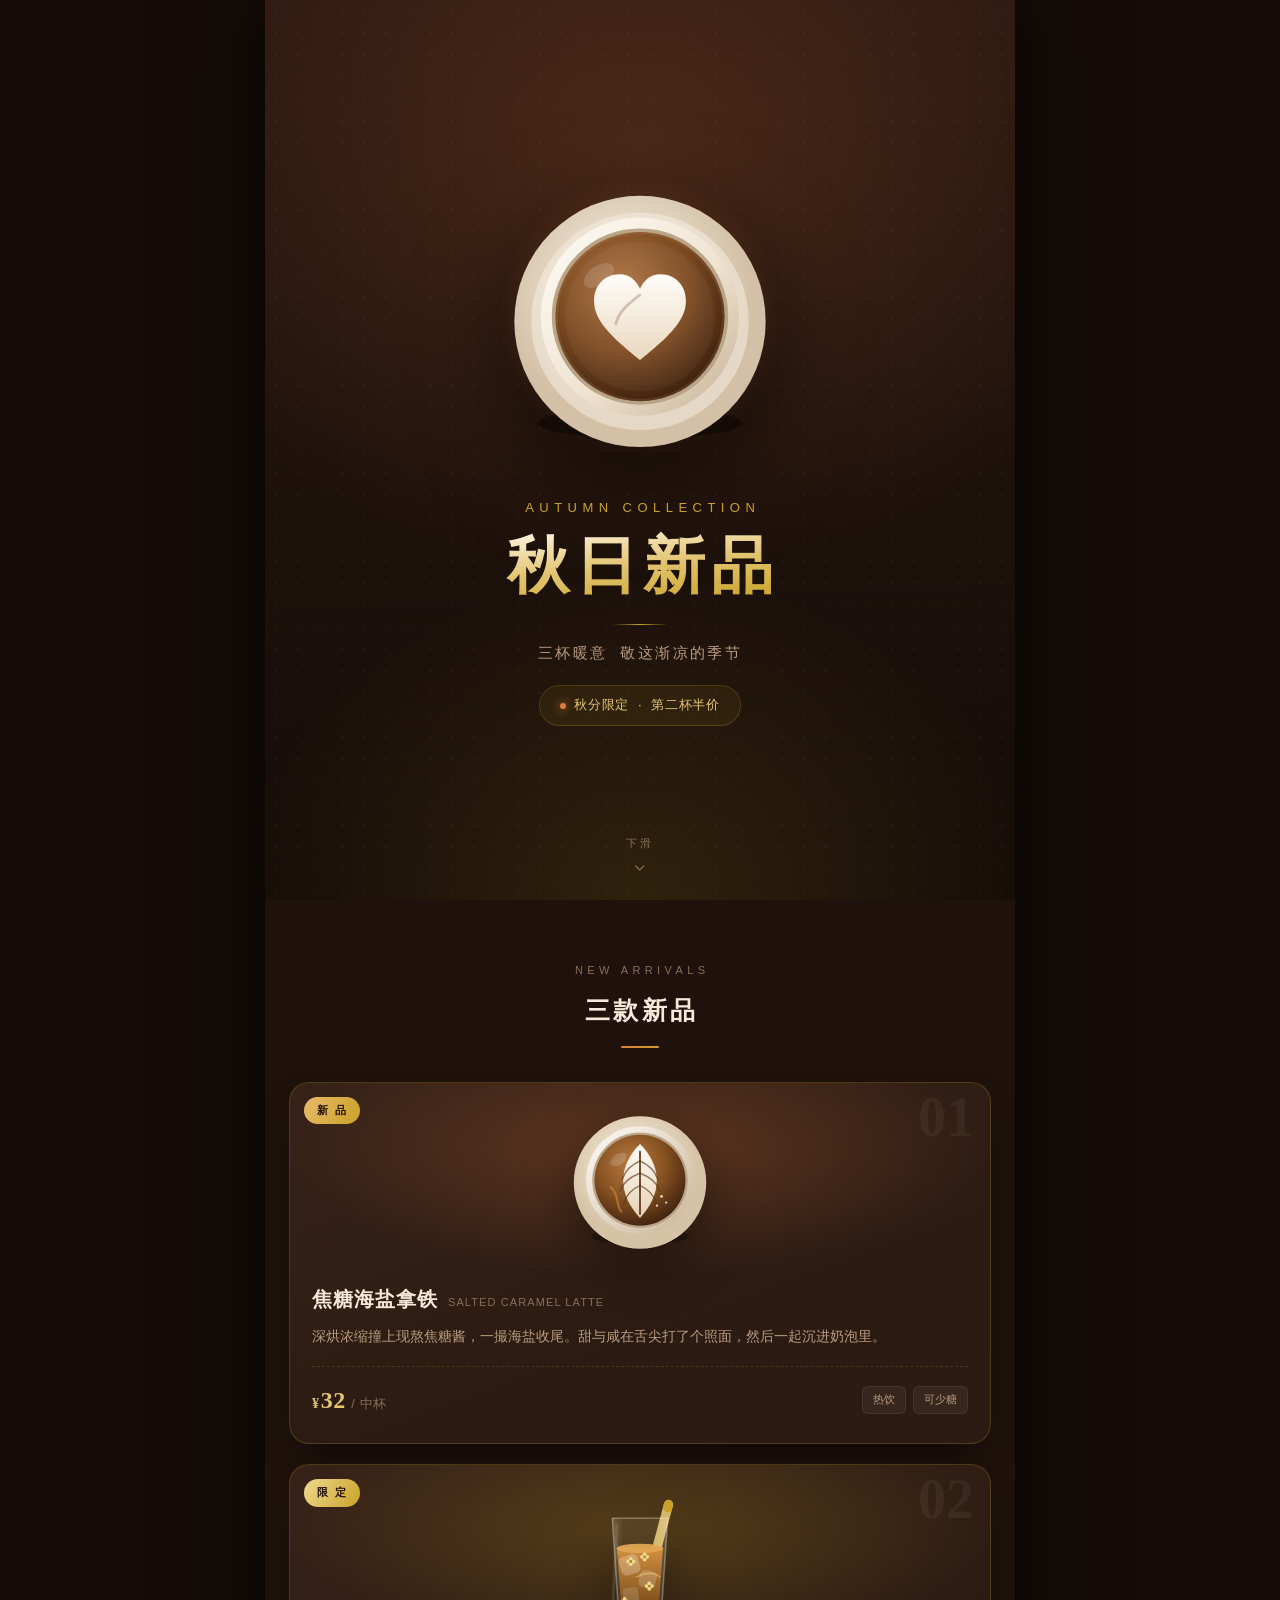
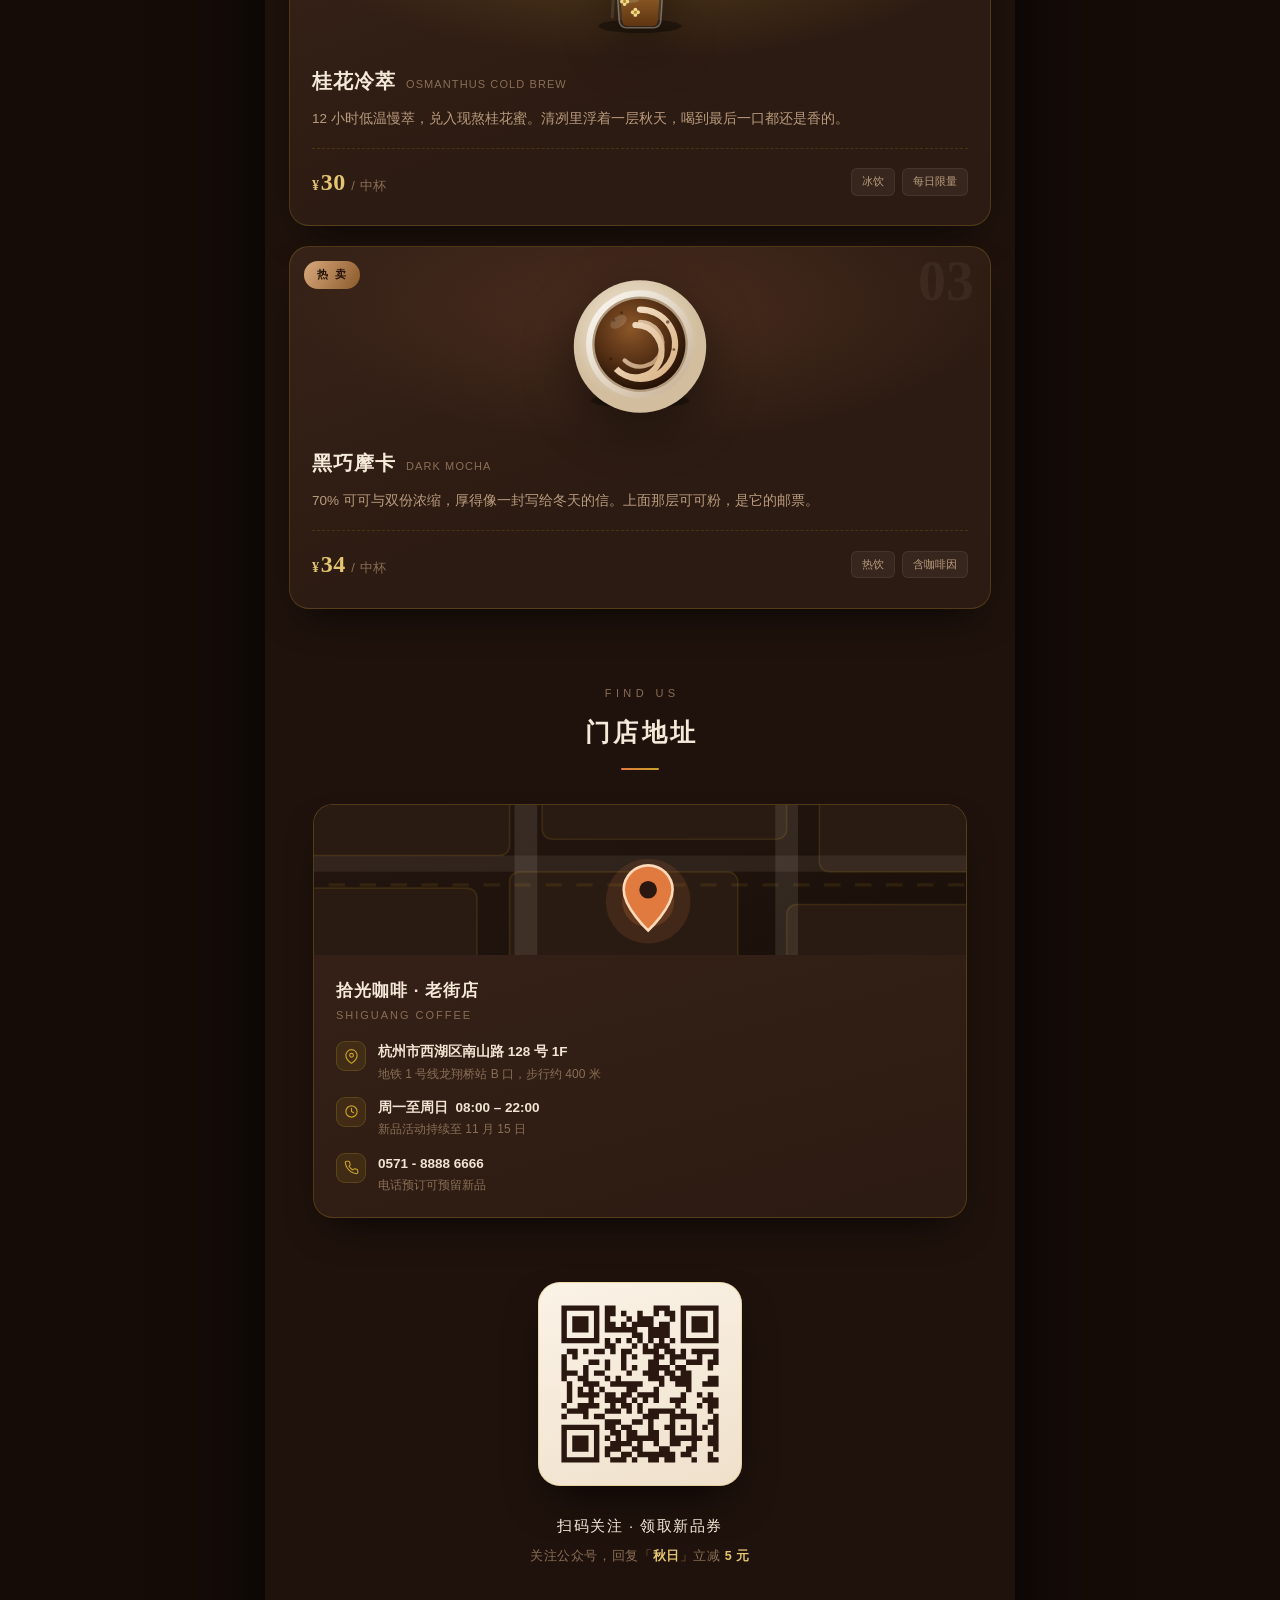
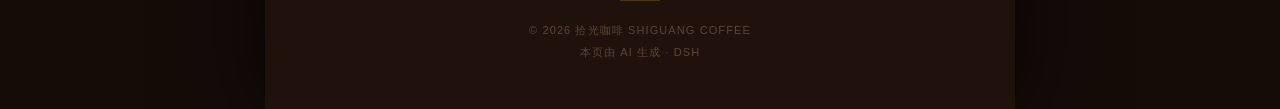
==== index.html @ 63c9a248 "deploy: 2026-10-03 00:05:06" ====
<!doctype html>
<html lang="zh-CN">
<head>
<meta charset="utf-8">
<meta name="viewport" content="width=device-width,initial-scale=1,maximum-scale=1,user-scalable=no,viewport-fit=cover">
<meta name="theme-color" content="#1A0F0A">
<meta name="description" content="拾光咖啡 · 秋日新品：焦糖海盐拿铁 / 桂花冷萃 / 黑巧摩卡。秋分限定，第二杯半价。">
<title>拾光咖啡 · 秋日新品</title>
<style>
  :root{
    --bg-deep:#150C08;
    --bg:#1F120C;
    --card:#2C1B12;
    --card-2:#372218;
    --line:rgba(201,162,39,.22);
    --gold:#C9A227;
    --gold-lt:#E3C572;
    --caramel:#E07A3F;
    --cream:#F5E9DA;
    --text:#F2E4D4;
    --text-dim:#B99B7E;
    --text-mute:#8A6E56;
    --radius:20px;
  }
  *{margin:0;padding:0;box-sizing:border-box;-webkit-tap-highlight-color:transparent}
  html{-webkit-text-size-adjust:100%}
  body{
    background:var(--bg-deep);
    color:var(--text);
    font-family:"PingFang SC","Hiragino Sans GB","Microsoft YaHei","Helvetica Neue",Arial,sans-serif;
    line-height:1.6;
    overflow-x:hidden;
  }
  #page{
    max-width:750px;margin:0 auto;position:relative;
    background:var(--bg);
    box-shadow:0 0 80px rgba(0,0,0,.8);
    overflow:hidden;
  }

  /* ==================== 封面 ==================== */
  .hero{
    position:relative;height:100vh;height:100svh;min-height:600px;
    display:flex;flex-direction:column;align-items:center;justify-content:center;
    background:
      radial-gradient(120% 80% at 50% 18%, rgba(224,122,63,.20) 0%, rgba(224,122,63,0) 58%),
      radial-gradient(90% 60% at 50% 100%, rgba(201,162,39,.14) 0%, rgba(201,162,39,0) 60%),
      linear-gradient(178deg,#2A1710 0%,#1F120C 46%,#150C08 100%);
    padding:0 30px;
    overflow:hidden;
  }
  .hero::after{
    content:"";position:absolute;inset:0;pointer-events:none;
    background-image:radial-gradient(rgba(245,233,218,.045) 1px,transparent 1px);
    background-size:22px 22px;
  }
  .hero-cup{
    width:min(60vw,290px);height:auto;
    filter:drop-shadow(0 26px 50px rgba(0,0,0,.62));
    animation:float 6.5s ease-in-out infinite;
    position:relative;z-index:2;
  }
  @keyframes float{0%,100%{transform:translateY(0)}50%{transform:translateY(-14px)}}

  .hero-eyebrow{
    margin-top:34px;font-size:13px;letter-spacing:.42em;text-indent:.42em;
    color:var(--gold);text-transform:uppercase;position:relative;z-index:2;
  }
  .hero-title{
    margin-top:12px;
    font-size:clamp(40px,12.5vw,62px);line-height:1.12;font-weight:800;
    letter-spacing:.1em;text-indent:.1em;
    background:linear-gradient(174deg,#FFF6E7 0%,#E3C572 48%,#C9A227 100%);
    -webkit-background-clip:text;background-clip:text;color:transparent;
    position:relative;z-index:2;
  }
  .hero-sub{
    margin-top:16px;font-size:15px;color:var(--text-dim);letter-spacing:.16em;
    position:relative;z-index:2;text-align:center;
  }
  .hero-rule{
    width:56px;height:1px;margin:24px auto 0;
    background:linear-gradient(90deg,transparent,var(--gold),transparent);
    position:relative;z-index:2;
  }
  .hero-badge{
    margin-top:20px;display:inline-flex;align-items:center;gap:8px;
    padding:9px 20px;border-radius:999px;
    border:1px solid var(--line);
    background:rgba(201,162,39,.08);
    font-size:13px;color:var(--gold-lt);letter-spacing:.06em;
    position:relative;z-index:2;
  }
  .hero-badge i{width:6px;height:6px;border-radius:50%;background:var(--caramel);
    box-shadow:0 0 10px var(--caramel);animation:pulse 1.8s ease-in-out infinite}
  @keyframes pulse{0%,100%{opacity:1}50%{opacity:.35}}

  .scroll-hint{
    position:absolute;bottom:calc(24px + env(safe-area-inset-bottom));left:50%;
    transform:translateX(-50%);z-index:2;display:flex;flex-direction:column;
    align-items:center;gap:7px;color:var(--text-mute);font-size:11px;letter-spacing:.3em;
  }
  .scroll-hint svg{animation:bounce 1.9s ease-in-out infinite}
  @keyframes bounce{0%,100%{transform:translateY(0);opacity:.45}50%{transform:translateY(7px);opacity:1}}

  /* ==================== 通用 ==================== */
  section{position:relative;padding:0 24px}
  .sec-head{text-align:center;padding:62px 0 34px}
  .sec-head .en{
    font-size:11px;letter-spacing:.4em;text-indent:.4em;color:var(--text-mute);
    text-transform:uppercase;
  }
  .sec-head h2{
    margin-top:10px;font-size:25px;font-weight:700;letter-spacing:.14em;text-indent:.14em;
    color:var(--cream);
  }
  .sec-head .bar{
    width:38px;height:2px;margin:16px auto 0;border-radius:2px;
    background:linear-gradient(90deg,var(--caramel),var(--gold));
  }
  .reveal{opacity:0;transform:translateY(30px);transition:opacity .8s cubic-bezier(.2,.7,.3,1),transform .8s cubic-bezier(.2,.7,.3,1)}
  .reveal.in{opacity:1;transform:none}

  /* ==================== 新品卡片 ==================== */
  .cards{display:flex;flex-direction:column;gap:20px;padding-bottom:14px}
  .card{
    position:relative;border-radius:var(--radius);overflow:hidden;
    background:linear-gradient(160deg,var(--card-2) 0%,var(--card) 62%);
    border:1px solid var(--line);
    box-shadow:0 18px 40px -18px rgba(0,0,0,.85);
    transition:transform .35s cubic-bezier(.2,.7,.3,1);
  }
  .card:active{transform:scale(.982)}
  .card-top{
    position:relative;height:196px;display:flex;align-items:center;justify-content:center;
    background:radial-gradient(70% 90% at 50% 34%,var(--glow) 0%,rgba(0,0,0,0) 72%);
  }
  .card-top svg.cup{width:154px;height:154px;filter:drop-shadow(0 14px 26px rgba(0,0,0,.45))}
  .tag{
    position:absolute;top:14px;left:14px;z-index:3;
    font-size:11px;letter-spacing:.16em;padding:5px 13px;border-radius:999px;
    background:linear-gradient(120deg,var(--tag-a),var(--tag-b));
    color:#231207;font-weight:700;
  }
  .idx{
    position:absolute;top:6px;right:16px;z-index:3;
    font-size:56px;font-weight:800;line-height:1;
    color:rgba(245,233,218,.055);font-family:Georgia,serif;
  }
  .card-body{padding:4px 22px 24px}
  .card-name{display:flex;align-items:baseline;gap:10px;flex-wrap:wrap}
  .card-name h3{font-size:20px;font-weight:700;color:var(--cream);letter-spacing:.05em}
  .card-name .en{font-size:11px;color:var(--text-mute);letter-spacing:.1em;text-transform:uppercase}
  .card-desc{margin-top:10px;font-size:13.5px;line-height:1.85;color:var(--text-dim)}
  .card-foot{
    margin-top:16px;padding-top:14px;border-top:1px dashed rgba(201,162,39,.18);
    display:flex;align-items:center;justify-content:space-between;
  }
  .price{font-size:13px;color:var(--text-mute);letter-spacing:.05em}
  .price b{font-size:24px;color:var(--gold-lt);font-weight:700;font-family:Georgia,serif;margin-right:1px}
  .price b i{font-size:14px;font-style:normal;margin-right:1px}
  .notes{display:flex;gap:7px}
  .notes span{
    font-size:11px;padding:4px 10px;border-radius:6px;
    background:rgba(245,233,218,.055);color:var(--text-dim);
    border:1px solid rgba(245,233,218,.07);
  }

  /* ==================== 门店 ==================== */
  .store{
    margin:0 24px 8px;border-radius:var(--radius);overflow:hidden;
    background:linear-gradient(165deg,var(--card-2),var(--card));
    border:1px solid var(--line);
    box-shadow:0 18px 40px -18px rgba(0,0,0,.85);
  }
  .map{height:150px;position:relative;background:linear-gradient(160deg,#241610,#1A1009)}
  .map svg{width:100%;height:100%;display:block}
  .store-body{padding:22px}
  .store-name{font-size:17px;font-weight:700;color:var(--cream);letter-spacing:.06em}
  .store-name small{display:block;font-size:11px;color:var(--text-mute);font-weight:400;margin-top:3px;letter-spacing:.18em}
  .rows{margin-top:16px;display:flex;flex-direction:column;gap:13px}
  .row{display:flex;align-items:flex-start;gap:12px;font-size:13.5px;color:var(--text-dim)}
  .row .ico{
    flex:0 0 30px;height:30px;border-radius:9px;display:flex;align-items:center;justify-content:center;
    background:rgba(201,162,39,.1);border:1px solid var(--line);
  }
  .row .ico svg{width:15px;height:15px}
  .row b{color:var(--text);font-weight:600}
  .row .sub{font-size:12px;color:var(--text-mute);margin-top:2px}

  /* ==================== 二维码 ==================== */
  .qr-wrap{text-align:center;padding:56px 24px calc(46px + env(safe-area-inset-bottom))}
  .qr-card{
    display:inline-block;padding:18px;border-radius:22px;
    background:linear-gradient(160deg,#FBF3E7,#EFE0CB);
    box-shadow:0 20px 46px -16px rgba(0,0,0,.85),0 0 0 1px rgba(201,162,39,.3) inset;
  }
  .qr-card img{display:block;width:168px;height:168px}
  .qr-title{margin-top:20px;font-size:15px;color:var(--cream);letter-spacing:.1em}
  .qr-sub{margin-top:8px;font-size:12.5px;color:var(--text-mute);letter-spacing:.05em}
  .qr-sub b{color:var(--gold-lt);font-weight:600}

  .footer{margin-top:34px;font-size:11px;color:#5C4634;letter-spacing:.1em;line-height:2}
  .footer .rule{width:40px;height:1px;margin:0 auto 18px;background:rgba(201,162,39,.25)}
</style>
</head>
<body>
<div id="page">

  <!-- ==================== 封面: 俯视心形拉花 ==================== -->
  <header class="hero">
    <svg class="hero-cup" viewBox="0 0 240 240" role="img" aria-label="心形拉花拿铁">
      <defs>
        <radialGradient id="hSaucer" cx="44%" cy="38%">
          <stop offset="0" stop-color="#FCF6EC"/><stop offset="1" stop-color="#D3C0A6"/>
        </radialGradient>
        <linearGradient id="hRim" x1="0" y1="0" x2="1" y2="1">
          <stop offset="0" stop-color="#FFFDF9"/><stop offset=".55" stop-color="#F0E4D1"/><stop offset="1" stop-color="#C6B096"/>
        </linearGradient>
        <radialGradient id="hCoffee" cx="40%" cy="32%" r="72%">
          <stop offset="0" stop-color="#AE7444"/><stop offset=".55" stop-color="#7E4B22"/><stop offset="1" stop-color="#3A1F0E"/>
        </radialGradient>
        <linearGradient id="hArt" x1="0" y1="0" x2="0" y2="1">
          <stop offset="0" stop-color="#FFFDF8"/><stop offset="1" stop-color="#E8D6BC"/>
        </linearGradient>
        <radialGradient id="hGlow" cx="50%" cy="50%">
          <stop offset="0" stop-color="#E07A3F" stop-opacity=".46"/>
          <stop offset="1" stop-color="#E07A3F" stop-opacity="0"/>
        </radialGradient>
      </defs>

      <circle cx="120" cy="118" r="118" fill="url(#hGlow)"/>
      <ellipse cx="120" cy="206" rx="84" ry="13" fill="#000" opacity=".38"/>
      <circle cx="120" cy="122" r="104" fill="url(#hSaucer)"/>
      <circle cx="120" cy="122" r="90" fill="#F6EDE0" opacity=".55"/>
      <circle cx="120" cy="118" r="82" fill="url(#hRim)"/>
      <circle cx="120" cy="118" r="73" fill="#B9A488"/>
      <circle cx="120" cy="118" r="70" fill="url(#hCoffee)"/>
      <circle cx="120" cy="118" r="69" fill="none" stroke="#B8845633" stroke-width="2"/>

      <!-- 心形拉花 -->
      <path d="M120 154 C 94 133, 82 120, 82 105 C 82 92, 91 83, 103 83 C 111 83, 117 88, 120 95 C 123 88, 129 83, 137 83 C 149 83, 158 92, 158 105 C 158 120, 146 133, 120 154 Z"
            fill="url(#hArt)"/>
      <path d="M120 100 C 112 106, 102 114, 100 124" stroke="#6B3F1D" stroke-width="2.2" fill="none" opacity=".28" stroke-linecap="round"/>
      <ellipse cx="86" cy="84" rx="14" ry="8" fill="#FFF" opacity=".14" transform="rotate(-34 86 84)"/>
      <ellipse cx="120" cy="118" rx="62" ry="62" fill="#FFF" opacity=".035"/>
    </svg>

    <div class="hero-eyebrow">Autumn Collection</div>
    <h1 class="hero-title">秋日新品</h1>
    <div class="hero-rule"></div>
    <p class="hero-sub">三杯暖意 &nbsp;敬这渐凉的季节</p>
    <div class="hero-badge"><i></i>秋分限定 &nbsp;·&nbsp; 第二杯半价</div>

    <div class="scroll-hint">
      <span>下滑</span>
      <svg width="16" height="16" viewBox="0 0 24 24" fill="none" stroke="currentColor" stroke-width="1.6" stroke-linecap="round" stroke-linejoin="round"><path d="M6 9l6 6 6-6"/></svg>
    </div>
  </header>

  <!-- ==================== 三款新品 ==================== -->
  <section>
    <div class="sec-head reveal">
      <div class="en">New Arrivals</div>
      <h2>三款新品</h2>
      <div class="bar"></div>
    </div>

    <div class="cards">

      <!-- 01 焦糖海盐拿铁 · 叶形拉花 -->
      <article class="card reveal" style="--glow:rgba(224,122,63,.26);--tag-a:#E9B96A;--tag-b:#C9A227">
        <div class="card-top">
          <span class="tag">新 品</span>
          <span class="idx">01</span>
          <svg class="cup" viewBox="0 0 200 200" aria-hidden="true">
            <defs>
              <radialGradient id="c1Saucer" cx="44%" cy="38%"><stop offset="0" stop-color="#FBF3E6"/><stop offset="1" stop-color="#D6C3A6"/></radialGradient>
              <linearGradient id="c1Rim" x1="0" y1="0" x2="1" y2="1"><stop offset="0" stop-color="#FFFDF9"/><stop offset="1" stop-color="#C9B296"/></linearGradient>
              <radialGradient id="c1Coffee" cx="40%" cy="32%" r="72%"><stop offset="0" stop-color="#B87A45"/><stop offset=".55" stop-color="#84501F"/><stop offset="1" stop-color="#3E2110"/></radialGradient>
              <linearGradient id="c1Art" x1="0" y1="0" x2="0" y2="1"><stop offset="0" stop-color="#FFFCF6"/><stop offset="1" stop-color="#E6D2B4"/></linearGradient>
            </defs>
            <ellipse cx="100" cy="172" rx="64" ry="10" fill="#000" opacity=".34"/>
            <circle cx="100" cy="102" r="86" fill="url(#c1Saucer)"/>
            <circle cx="100" cy="99" r="70" fill="url(#c1Rim)"/>
            <circle cx="100" cy="99" r="62" fill="#B9A488"/>
            <circle cx="100" cy="99" r="59" fill="url(#c1Coffee)"/>
            <!-- 叶形拉花 (rosetta) -->
            <path d="M100 52 C 128 80, 130 116, 100 148 C 70 116, 72 80, 100 52 Z" fill="url(#c1Art)"/>
            <path d="M100 62 V 143" stroke="#5C3317" stroke-width="2.6" stroke-linecap="round" opacity=".85"/>
            <g stroke="#5C3317" stroke-width="2" fill="none" stroke-linecap="round" opacity=".62">
              <path d="M100 74 C 112 79, 119 87, 123 97"/>
              <path d="M100 90 C 114 95, 122 103, 126 113"/>
              <path d="M100 106 C 112 111, 118 119, 121 129"/>
              <path d="M100 74 C 88 79, 81 87, 77 97"/>
              <path d="M100 90 C 86 95, 78 103, 74 113"/>
              <path d="M100 106 C 88 111, 82 119, 79 129"/>
            </g>
            <!-- 焦糖酱 -->
            <path d="M62 108 C 74 118, 68 132, 76 140" stroke="#D98A3A" stroke-width="3" fill="none" opacity=".55" stroke-linecap="round"/>
            <!-- 海盐 -->
            <g fill="#FFFDF8" opacity=".8">
              <circle cx="128" cy="120" r="1.8"/><circle cx="134" cy="128" r="1.4"/><circle cx="122" cy="132" r="1.5"/>
            </g>
            <ellipse cx="72" cy="72" rx="12" ry="7" fill="#FFF" opacity=".16" transform="rotate(-34 72 72)"/>
          </svg>
        </div>
        <div class="card-body">
          <div class="card-name"><h3>焦糖海盐拿铁</h3><span class="en">Salted Caramel Latte</span></div>
          <p class="card-desc">深烘浓缩撞上现熬焦糖酱，一撮海盐收尾。甜与咸在舌尖打了个照面，然后一起沉进奶泡里。</p>
          <div class="card-foot">
            <div class="price"><b><i>¥</i>32</b> / 中杯</div>
            <div class="notes"><span>热饮</span><span>可少糖</span></div>
          </div>
        </div>
      </article>

      <!-- 02 桂花冷萃 · 玻璃杯 -->
      <article class="card reveal" style="--glow:rgba(201,162,39,.24);--tag-a:#EFD98F;--tag-b:#C9A227">
        <div class="card-top">
          <span class="tag">限 定</span>
          <span class="idx">02</span>
          <svg class="cup" viewBox="0 0 200 200" aria-hidden="true">
            <defs>
              <linearGradient id="c2Glass" x1="0" y1="0" x2="1" y2="0">
                <stop offset="0" stop-color="#FFFFFF" stop-opacity=".2"/>
                <stop offset=".2" stop-color="#FFFFFF" stop-opacity=".05"/>
                <stop offset=".8" stop-color="#FFFFFF" stop-opacity=".05"/>
                <stop offset="1" stop-color="#FFFFFF" stop-opacity=".22"/>
              </linearGradient>
              <linearGradient id="c2Brew" x1="0" y1="0" x2="0" y2="1">
                <stop offset="0" stop-color="#D2913F"/><stop offset="1" stop-color="#5E3512"/>
              </linearGradient>
              <g id="osm">
                <circle cx="0" cy="-3.4" r="2.5"/><circle cx="3.4" cy="0" r="2.5"/>
                <circle cx="0" cy="3.4" r="2.5"/><circle cx="-3.4" cy="0" r="2.5"/>
                <circle cx="0" cy="0" r="1.9" fill="#B98A22"/>
              </g>
            </defs>
            <ellipse cx="100" cy="182" rx="54" ry="9" fill="#000" opacity=".36"/>
            <!-- 吸管 -->
            <rect x="116" y="16" width="12" height="128" rx="6" fill="#E3C572" opacity=".9" transform="rotate(15 122 80)"/>
            <rect x="116" y="16" width="12" height="16" rx="6" fill="#C9A227" transform="rotate(15 122 80)"/>
            <!-- 杯身 -->
            <path d="M64 42 h72 l-9 134 a9 9 0 0 1 -9 8 h-36 a9 9 0 0 1 -9 -8 z"
                  fill="url(#c2Glass)" stroke="rgba(245,233,218,.34)" stroke-width="2" stroke-linejoin="round"/>
            <!-- 咖啡液 -->
            <path d="M70 80 h60 l-7 96 a7 7 0 0 1 -7 6 h-32 a7 7 0 0 1 -7 -6 z" fill="url(#c2Brew)"/>
            <ellipse cx="100" cy="81" rx="30" ry="6" fill="#E2A854" opacity=".92"/>
            <!-- 冰块 -->
            <g fill="#FFFFFF">
              <rect x="74" y="90" width="25" height="25" rx="6" opacity=".24" transform="rotate(-16 86 102)"/>
              <rect x="99" y="110" width="22" height="22" rx="6" opacity=".18" transform="rotate(13 110 121)"/>
              <rect x="78" y="132" width="20" height="20" rx="5" opacity=".14" transform="rotate(-9 88 142)"/>
            </g>
            <!-- 桂花 -->
            <g fill="#EFD98F">
              <use href="#osm" x="88" y="98"/>
              <use href="#osm" x="112" y="130"/>
              <use href="#osm" x="80" y="150" transform="scale(1)"/>
              <use href="#osm" x="106" y="92"/>
              <use href="#osm" x="94" y="164"/>
            </g>
            <path d="M96 118 C 106 112, 118 112, 126 118" stroke="#EFD98F" stroke-width="2.2" fill="none" opacity=".45" stroke-linecap="round"/>
            <!-- 高光 -->
            <path d="M70 52 L64 170" stroke="#FFF" stroke-width="4" opacity=".1" stroke-linecap="round"/>
          </svg>
        </div>
        <div class="card-body">
          <div class="card-name"><h3>桂花冷萃</h3><span class="en">Osmanthus Cold Brew</span></div>
          <p class="card-desc">12 小时低温慢萃，兑入现熬桂花蜜。清冽里浮着一层秋天，喝到最后一口都还是香的。</p>
          <div class="card-foot">
            <div class="price"><b><i>¥</i>30</b> / 中杯</div>
            <div class="notes"><span>冰饮</span><span>每日限量</span></div>
          </div>
        </div>
      </article>

      <!-- 03 黑巧摩卡 · 漩涡 -->
      <article class="card reveal" style="--glow:rgba(120,72,44,.32);--tag-a:#D8A97C;--tag-b:#8B5A2B">
        <div class="card-top">
          <span class="tag">热 卖</span>
          <span class="idx">03</span>
          <svg class="cup" viewBox="0 0 200 200" aria-hidden="true">
            <defs>
              <radialGradient id="c3Saucer" cx="44%" cy="38%"><stop offset="0" stop-color="#FBF3E6"/><stop offset="1" stop-color="#D2BE9F"/></radialGradient>
              <linearGradient id="c3Rim" x1="0" y1="0" x2="1" y2="1"><stop offset="0" stop-color="#FFFDF9"/><stop offset="1" stop-color="#C4AC8E"/></linearGradient>
              <radialGradient id="c3Coffee" cx="40%" cy="32%" r="72%"><stop offset="0" stop-color="#8C5729"/><stop offset=".5" stop-color="#5A3316"/><stop offset="1" stop-color="#210F05"/></radialGradient>
              <linearGradient id="c3Art" x1="0" y1="0" x2="1" y2="1"><stop offset="0" stop-color="#F7E6CF"/><stop offset="1" stop-color="#D9B183"/></linearGradient>
            </defs>
            <ellipse cx="100" cy="172" rx="64" ry="10" fill="#000" opacity=".34"/>
            <circle cx="100" cy="102" r="86" fill="url(#c3Saucer)"/>
            <circle cx="100" cy="99" r="70" fill="url(#c3Rim)"/>
            <circle cx="100" cy="99" r="62" fill="#B0997C"/>
            <circle cx="100" cy="99" r="59" fill="url(#c3Coffee)"/>
            <!-- 漩涡拉花 -->
            <path d="M100 54 a45 45 0 1 1 -31 77 a34 34 0 1 0 25 -57"
                  stroke="url(#c3Art)" stroke-width="8" fill="none" stroke-linecap="round"/>
            <path d="M100 70 a29 29 0 1 1 -20 50"
                  stroke="url(#c3Art)" stroke-width="5.5" fill="none" stroke-linecap="round" opacity=".8"/>
            <!-- 可可粉 -->
            <g fill="#2E1709" opacity=".6">
              <circle cx="66" cy="68" r="2.2"/><circle cx="76" cy="58" r="1.7"/><circle cx="136" cy="70" r="2.3"/>
              <circle cx="144" cy="106" r="1.8"/><circle cx="62" cy="118" r="2.1"/><circle cx="118" cy="148" r="1.7"/>
              <circle cx="84" cy="146" r="1.5"/><circle cx="148" cy="126" r="1.6"/>
            </g>
            <ellipse cx="72" cy="70" rx="12" ry="7" fill="#FFF" opacity=".14" transform="rotate(-34 72 70)"/>
          </svg>
        </div>
        <div class="card-body">
          <div class="card-name"><h3>黑巧摩卡</h3><span class="en">Dark Mocha</span></div>
          <p class="card-desc">70% 可可与双份浓缩，厚得像一封写给冬天的信。上面那层可可粉，是它的邮票。</p>
          <div class="card-foot">
            <div class="price"><b><i>¥</i>34</b> / 中杯</div>
            <div class="notes"><span>热饮</span><span>含咖啡因</span></div>
          </div>
        </div>
      </article>

    </div>
  </section>

  <!-- ==================== 门店地址 ==================== -->
  <section>
    <div class="sec-head reveal">
      <div class="en">Find Us</div>
      <h2>门店地址</h2>
      <div class="bar"></div>
    </div>

    <div class="store reveal">
      <div class="map">
        <svg viewBox="0 0 400 150" preserveAspectRatio="xMidYMid slice" aria-hidden="true">
          <g fill="#2A1B12" stroke="rgba(201,162,39,.14)" stroke-width="1">
            <rect x="-10" y="-10" width="130" height="70" rx="6"/>
            <rect x="140" y="-10" width="150" height="60" rx="6"/>
            <rect x="310" y="-10" width="110" height="80" rx="6"/>
            <rect x="-10" y="80" width="110" height="90" rx="6"/>
            <rect x="120" y="70" width="140" height="100" rx="6"/>
            <rect x="290" y="90" width="130" height="80" rx="6"/>
          </g>
          <path d="M130 -10 L130 160" stroke="rgba(245,233,218,.10)" stroke-width="14"/>
          <path d="M290 -10 L290 160" stroke="rgba(245,233,218,.10)" stroke-width="14"/>
          <path d="M-10 65 L410 65" stroke="rgba(245,233,218,.07)" stroke-width="10"/>
          <path d="M-10 78 L410 78" stroke="rgba(201,162,39,.10)" stroke-width="2" stroke-dasharray="10 9"/>
          <circle cx="205" cy="88" r="26" fill="#E07A3F" opacity=".13"/>
          <circle cx="205" cy="88" r="16" fill="#E07A3F" opacity=".2"/>
          <path d="M205 66c-8.3 0-15 6.7-15 15 0 11 15 25 15 25s15-14 15-25c0-8.3-6.7-15-15-15z"
                fill="#E07A3F" stroke="#FFD9B8" stroke-width="1.6"/>
          <circle cx="205" cy="81" r="5.4" fill="#2A1710"/>
        </svg>
      </div>
      <div class="store-body">
        <div class="store-name">拾光咖啡 · 老街店<small>SHIGUANG COFFEE</small></div>
        <div class="rows">
          <div class="row">
            <span class="ico">
              <svg viewBox="0 0 24 24" fill="none" stroke="#C9A227" stroke-width="1.8" stroke-linecap="round" stroke-linejoin="round"><path d="M21 10c0 7-9 13-9 13s-9-6-9-13a9 9 0 0118 0z"/><circle cx="12" cy="10" r="3"/></svg>
            </span>
            <div>
              <b>杭州市西湖区南山路 128 号 1F</b>
              <div class="sub">地铁 1 号线龙翔桥站 B 口，步行约 400 米</div>
            </div>
          </div>
          <div class="row">
            <span class="ico">
              <svg viewBox="0 0 24 24" fill="none" stroke="#C9A227" stroke-width="1.8" stroke-linecap="round" stroke-linejoin="round"><circle cx="12" cy="12" r="9"/><path d="M12 7v5l3.5 2"/></svg>
            </span>
            <div>
              <b>周一至周日 &nbsp;08:00 – 22:00</b>
              <div class="sub">新品活动持续至 11 月 15 日</div>
            </div>
          </div>
          <div class="row">
            <span class="ico">
              <svg viewBox="0 0 24 24" fill="none" stroke="#C9A227" stroke-width="1.8" stroke-linecap="round" stroke-linejoin="round"><path d="M22 16.9v3a2 2 0 01-2.2 2 19.8 19.8 0 01-8.6-3.1 19.5 19.5 0 01-6-6A19.8 19.8 0 012.1 4.2 2 2 0 014.1 2h3a2 2 0 012 1.7c.1 1 .4 1.9.7 2.8a2 2 0 01-.5 2.1L8.1 9.9a16 16 0 006 6l1.3-1.2a2 2 0 012.1-.5c.9.3 1.8.6 2.8.7a2 2 0 011.7 2z"/></svg>
            </span>
            <div>
              <b>0571 - 8888 6666</b>
              <div class="sub">电话预订可预留新品</div>
            </div>
          </div>
        </div>
      </div>
    </div>
  </section>

  <!-- ==================== 二维码 ==================== -->
  <div class="qr-wrap">
    <div class="reveal">
      <div class="qr-card"><img src="assets/qr.svg" alt="扫码关注拾光咖啡"></div>
      <div class="qr-title">扫码关注 · 领取新品券</div>
      <div class="qr-sub">关注公众号，回复「<b>秋日</b>」立减 <b>5 元</b></div>
    </div>
    <div class="footer">
      <div class="rule"></div>
      © 2026 拾光咖啡 SHIGUANG COFFEE<br>
      本页由 AI 生成 · DSH
    </div>
  </div>

</div>

<script>
  // 滚动淡入
  (function () {
    var els = document.querySelectorAll('.reveal');
    if (!('IntersectionObserver' in window)) {
      Array.prototype.forEach.call(els, function (el) { el.classList.add('in'); });
      return;
    }
    var io = new IntersectionObserver(function (entries) {
      entries.forEach(function (e) {
        if (e.isIntersecting) { e.target.classList.add('in'); io.unobserve(e.target); }
      });
    }, { threshold: 0.12, rootMargin: '0px 0px -8% 0px' });
    Array.prototype.forEach.call(els, function (el, i) {
      el.style.transitionDelay = (i % 3) * 90 + 'ms';
      io.observe(el);
    });
  })();
</script>
</body>
</html>
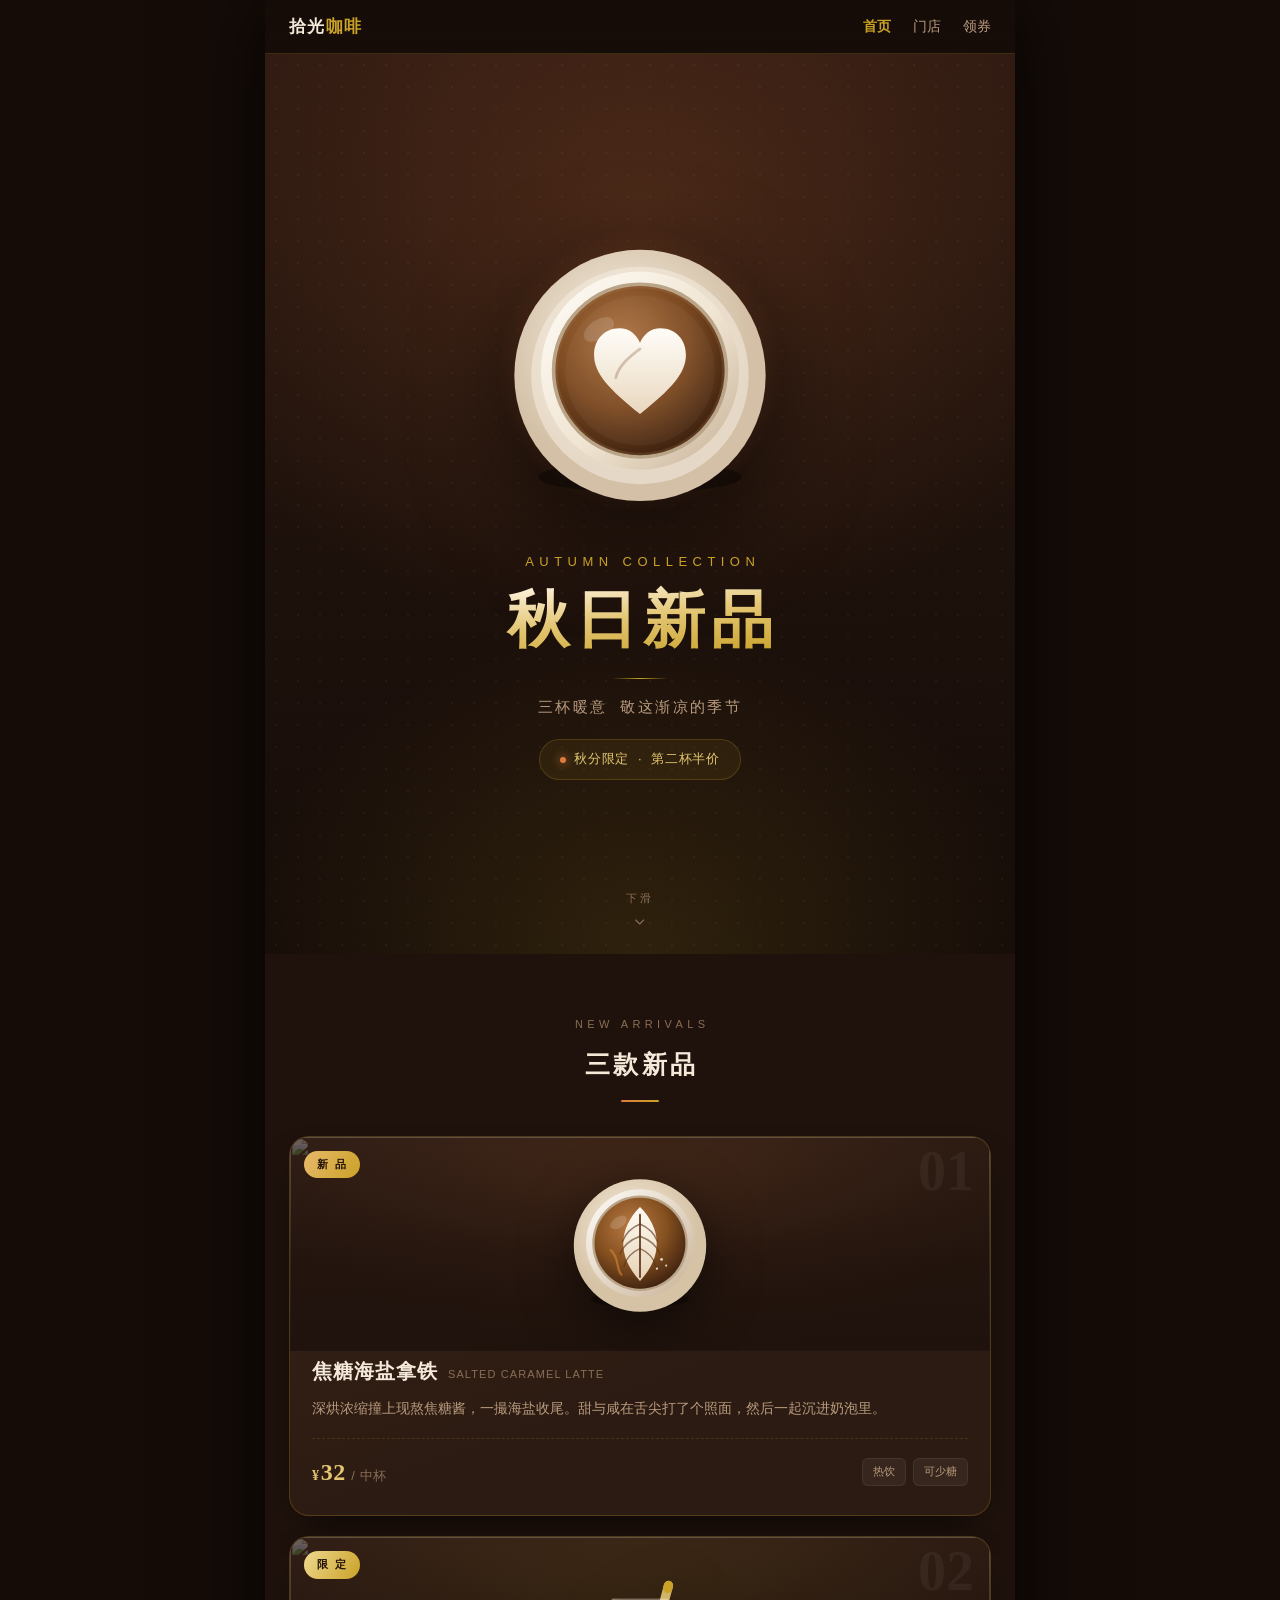
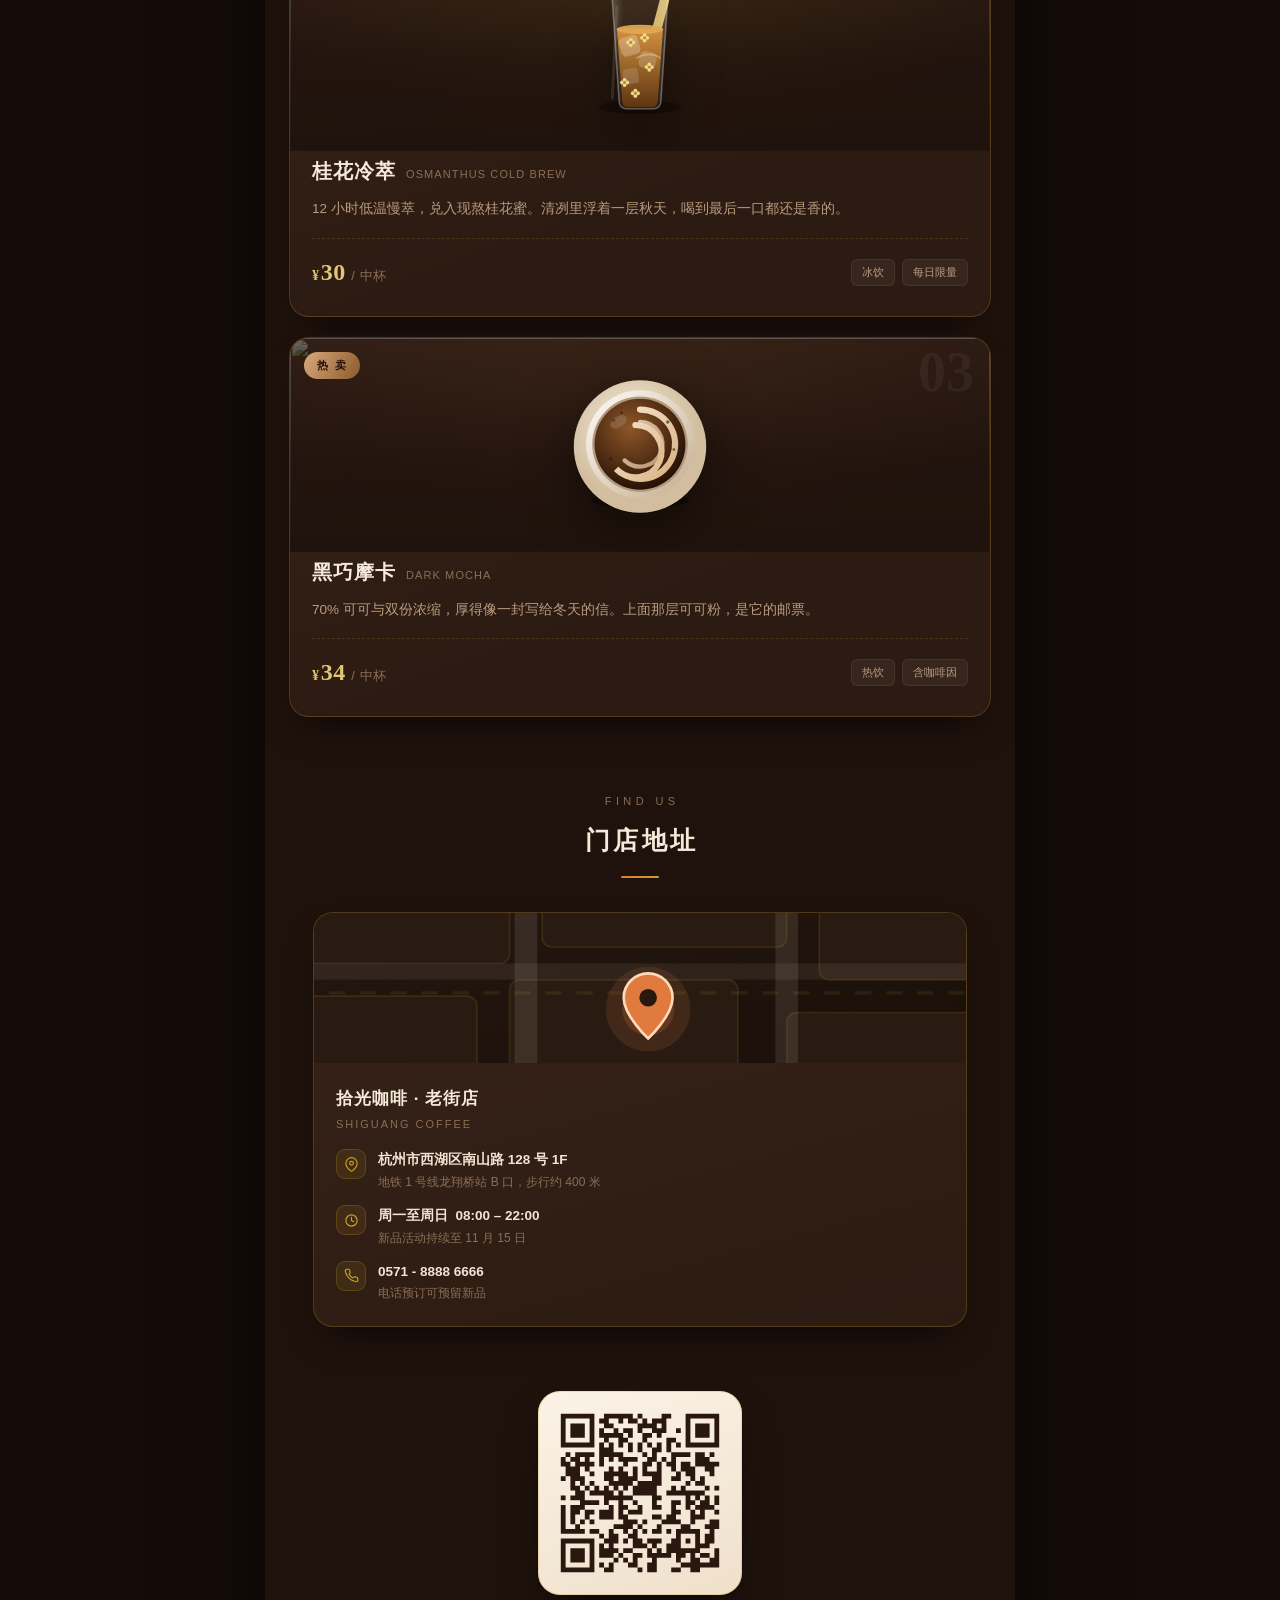
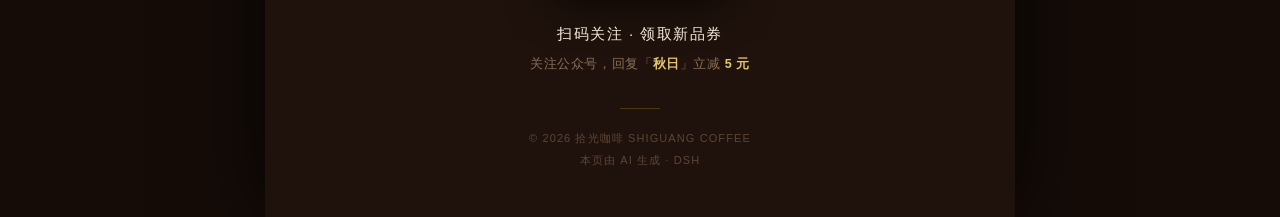
==== commit 0d2f14d6: "feat: 多页面(门店/领券) + Pexels 摄影图 + 顶部导航" ====
--- a/index.html
+++ b/index.html
@@ -132,10 +132,19 @@
   }
   .card:active{transform:scale(.982)}
   .card-top{
-    position:relative;height:196px;display:flex;align-items:center;justify-content:center;
+    position:relative;height:214px;display:flex;align-items:center;justify-content:center;
+    overflow:hidden;
     background:radial-gradient(70% 90% at 50% 34%,var(--glow) 0%,rgba(0,0,0,0) 72%);
   }
-  .card-top svg.cup{width:154px;height:154px;filter:drop-shadow(0 14px 26px rgba(0,0,0,.45))}
+  .card-top .photo{
+    position:absolute;inset:0;width:100%;height:100%;object-fit:cover;
+    opacity:.52;filter:saturate(.9) contrast(1.06);
+  }
+  .card-top::before{
+    content:"";position:absolute;inset:0;z-index:1;
+    background:linear-gradient(180deg,rgba(44,27,18,.42) 0%,rgba(31,18,12,.8) 58%,rgba(31,18,12,.97) 100%);
+  }
+  .card-top svg.cup{position:relative;z-index:2;width:154px;height:154px;filter:drop-shadow(0 14px 26px rgba(0,0,0,.5))}
   .tag{
     position:absolute;top:14px;left:14px;z-index:3;
     font-size:11px;letter-spacing:.16em;padding:5px 13px;border-radius:999px;
@@ -202,10 +211,33 @@
 
   .footer{margin-top:34px;font-size:11px;color:#5C4634;letter-spacing:.1em;line-height:2}
   .footer .rule{width:40px;height:1px;margin:0 auto 18px;background:rgba(201,162,39,.25)}
+
+  /* ==================== 顶部导航 ==================== */
+  .nav{
+    position:sticky;top:0;z-index:60;display:flex;align-items:center;justify-content:space-between;
+    padding:13px 24px calc(13px + env(safe-area-inset-top));
+    background:linear-gradient(180deg,rgba(21,12,8,.96),rgba(21,12,8,.86));
+    backdrop-filter:blur(10px);border-bottom:1px solid var(--line);
+  }
+  .nav .logo{font-size:17px;font-weight:700;color:var(--cream);letter-spacing:.08em}
+  .nav .logo span{color:var(--gold)}
+  .nav .menu{display:flex;gap:22px;font-size:14px}
+  .nav .menu a{text-decoration:none;color:var(--text-dim);transition:color .2s}
+  .nav .menu a.on{color:var(--gold);font-weight:600}
 </style>
 </head>
 <body>
 <div id="page">
+
+  <!-- ==================== 顶部导航 ==================== -->
+  <nav class="nav">
+    <div class="logo">拾光<span>咖啡</span></div>
+    <div class="menu">
+      <a href="index.html" class="on">首页</a>
+      <a href="store.html">门店</a>
+      <a href="promo.html">领券</a>
+    </div>
+  </nav>
 
   <!-- ==================== 封面: 俯视心形拉花 ==================== -->
   <header class="hero">
@@ -271,6 +303,7 @@
       <!-- 01 焦糖海盐拿铁 · 叶形拉花 -->
       <article class="card reveal" style="--glow:rgba(224,122,63,.26);--tag-a:#E9B96A;--tag-b:#C9A227">
         <div class="card-top">
+          <img class="photo" src="https://images.pexels.com/photos/6747870/pexels-photo-6747870.jpeg?auto=compress&cs=tinysrgb&w=800" alt="" loading="lazy">
           <span class="tag">新 品</span>
           <span class="idx">01</span>
           <svg class="cup" viewBox="0 0 200 200" aria-hidden="true">
@@ -318,6 +351,7 @@
       <!-- 02 桂花冷萃 · 玻璃杯 -->
       <article class="card reveal" style="--glow:rgba(201,162,39,.24);--tag-a:#EFD98F;--tag-b:#C9A227">
         <div class="card-top">
+          <img class="photo" src="https://images.pexels.com/photos/4869290/pexels-photo-4869290.jpeg?auto=compress&cs=tinysrgb&w=800" alt="" loading="lazy">
           <span class="tag">限 定</span>
           <span class="idx">02</span>
           <svg class="cup" viewBox="0 0 200 200" aria-hidden="true">
@@ -379,6 +413,7 @@
       <!-- 03 黑巧摩卡 · 漩涡 -->
       <article class="card reveal" style="--glow:rgba(120,72,44,.32);--tag-a:#D8A97C;--tag-b:#8B5A2B">
         <div class="card-top">
+          <img class="photo" src="https://images.pexels.com/photos/38523136/pexels-photo-38523136.jpeg?auto=compress&cs=tinysrgb&w=800" alt="" loading="lazy">
           <span class="tag">热 卖</span>
           <span class="idx">03</span>
           <svg class="cup" viewBox="0 0 200 200" aria-hidden="true">
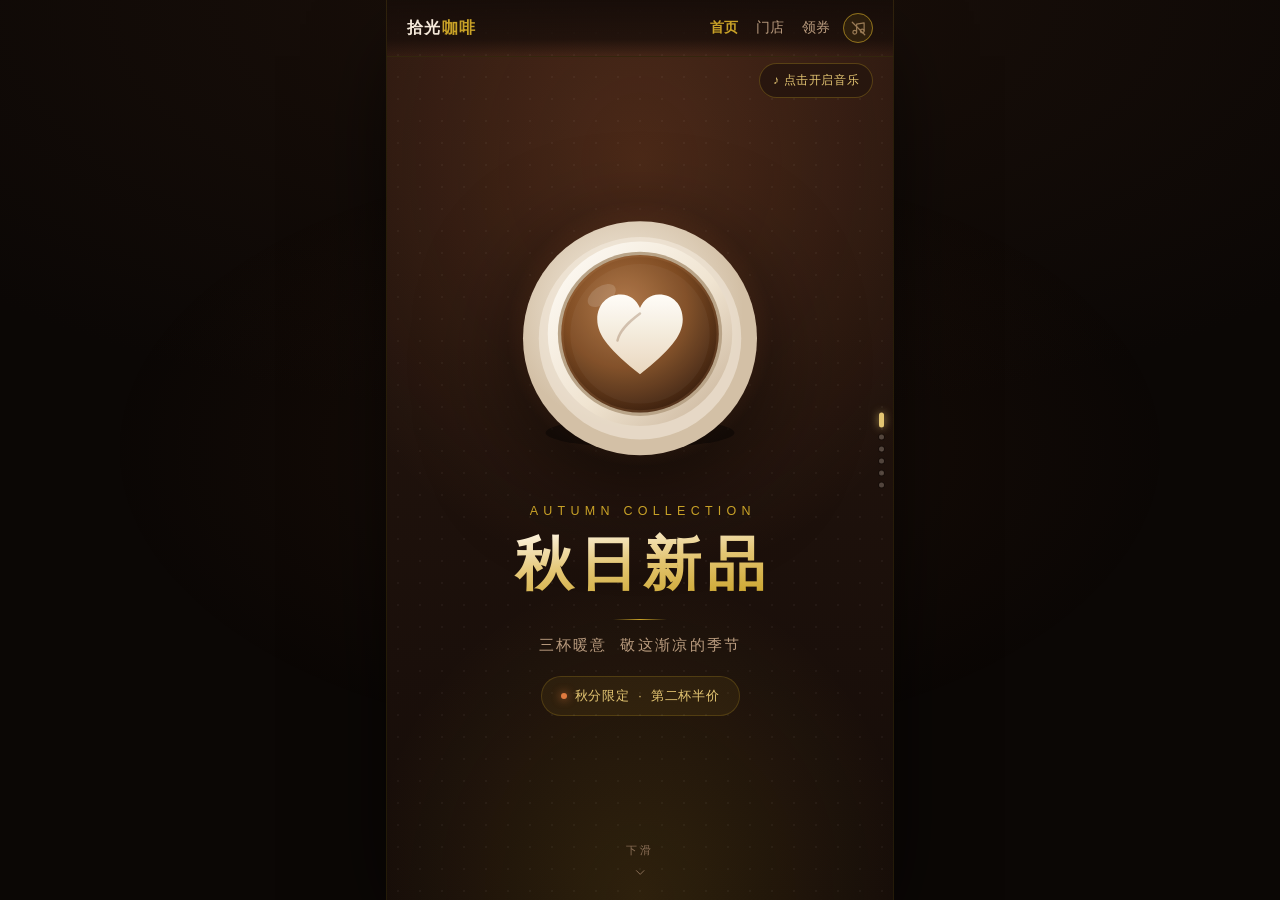
==== commit 7f51c48b: "deploy: 2026-10-04 13:53:29" ====
--- a/index.html
+++ b/index.html
@@ -5,168 +5,131 @@
 <meta name="viewport" content="width=device-width,initial-scale=1,maximum-scale=1,user-scalable=no,viewport-fit=cover">
 <meta name="theme-color" content="#1A0F0A">
 <meta name="description" content="拾光咖啡 · 秋日新品：焦糖海盐拿铁 / 桂花冷萃 / 黑巧摩卡。秋分限定，第二杯半价。">
+<meta property="og:title" content="拾光咖啡 · 秋日新品">
+<meta property="og:description" content="三杯暖意，敬这渐凉的季节。秋分限定 · 第二杯半价。">
+<meta property="og:image" content="assets/img/prod-01.webp">
+<meta property="og:type" content="website">
 <title>拾光咖啡 · 秋日新品</title>
 <style>
   :root{
-    --bg-deep:#150C08;
-    --bg:#1F120C;
-    --card:#2C1B12;
-    --card-2:#372218;
-    --line:rgba(201,162,39,.22);
-    --gold:#C9A227;
-    --gold-lt:#E3C572;
-    --caramel:#E07A3F;
-    --cream:#F5E9DA;
-    --text:#F2E4D4;
-    --text-dim:#B99B7E;
-    --text-mute:#8A6E56;
-    --radius:20px;
+    --bg-deep:#150C08;--bg:#1F120C;--card:#2C1B12;--card-2:#372218;
+    --line:rgba(201,162,39,.22);--gold:#C9A227;--gold-lt:#E3C572;
+    --caramel:#E07A3F;--cream:#F5E9DA;--text:#F2E4D4;--text-dim:#B99B7E;
+    --text-mute:#8A6E56;--radius:20px;
   }
   *{margin:0;padding:0;box-sizing:border-box;-webkit-tap-highlight-color:transparent}
   html{-webkit-text-size-adjust:100%}
   body{
-    background:var(--bg-deep);
-    color:var(--text);
+    background:var(--bg-deep);color:var(--text);
     font-family:"PingFang SC","Hiragino Sans GB","Microsoft YaHei","Helvetica Neue",Arial,sans-serif;
-    line-height:1.6;
-    overflow-x:hidden;
-  }
-  #page{
-    max-width:750px;margin:0 auto;position:relative;
-    background:var(--bg);
-    box-shadow:0 0 80px rgba(0,0,0,.8);
-    overflow:hidden;
-  }
-
-  /* ==================== 封面 ==================== */
-  .hero{
-    position:relative;height:100vh;height:100svh;min-height:600px;
-    display:flex;flex-direction:column;align-items:center;justify-content:center;
+    line-height:1.6;overflow-x:hidden;
+  }
+  #page{background:var(--bg)}
+
+  /* ==================== 顶部导航(覆盖层) ==================== */
+  .nav{
+    display:flex;align-items:center;justify-content:space-between;
+    padding:13px 20px calc(13px + env(safe-area-inset-top));
+    background:linear-gradient(180deg,rgba(21,12,8,.94),rgba(21,12,8,.72) 70%,rgba(21,12,8,0));
+    border-bottom:1px solid rgba(201,162,39,.16);
+  }
+  .nav .logo{font-size:16px;font-weight:700;color:var(--cream);letter-spacing:.08em}
+  .nav .logo span{color:var(--gold)}
+  .nav .nav-right{display:flex;align-items:center;gap:13px}
+  .nav .menu{display:flex;gap:18px;font-size:13.5px}
+  .nav .menu a{text-decoration:none;color:var(--text-dim);transition:color .2s}
+  .nav .menu a.on{color:var(--gold);font-weight:600}
+
+  /* ==================== 1. 封面 ==================== */
+  .s-hero{
+    align-items:center;justify-content:center;
+    text-align:center;padding-left:30px;padding-right:30px;
     background:
       radial-gradient(120% 80% at 50% 18%, rgba(224,122,63,.20) 0%, rgba(224,122,63,0) 58%),
       radial-gradient(90% 60% at 50% 100%, rgba(201,162,39,.14) 0%, rgba(201,162,39,0) 60%),
       linear-gradient(178deg,#2A1710 0%,#1F120C 46%,#150C08 100%);
-    padding:0 30px;
-    overflow:hidden;
-  }
-  .hero::after{
+    padding-bottom:40px;
+  }
+  .s-hero::after{
     content:"";position:absolute;inset:0;pointer-events:none;
     background-image:radial-gradient(rgba(245,233,218,.045) 1px,transparent 1px);
     background-size:22px 22px;
   }
   .hero-cup{
-    width:min(60vw,290px);height:auto;
+    width:min(58cqi,270px);height:auto;
     filter:drop-shadow(0 26px 50px rgba(0,0,0,.62));
-    animation:float 6.5s ease-in-out infinite;
-    position:relative;z-index:2;
-  }
-  @keyframes float{0%,100%{transform:translateY(0)}50%{transform:translateY(-14px)}}
-
+    animation:float 6.5s ease-in-out infinite;position:relative;z-index:2;
+  }
+  @keyframes float{0%,100%{transform:translateY(0)}50%{transform:translateY(-13px)}}
   .hero-eyebrow{
-    margin-top:34px;font-size:13px;letter-spacing:.42em;text-indent:.42em;
+    margin-top:30px;font-size:12.5px;letter-spacing:.42em;text-indent:.42em;
     color:var(--gold);text-transform:uppercase;position:relative;z-index:2;
   }
   .hero-title{
-    margin-top:12px;
-    font-size:clamp(40px,12.5vw,62px);line-height:1.12;font-weight:800;
+    margin-top:11px;font-size:clamp(30px,12cqi,58px);line-height:1.12;font-weight:800;
     letter-spacing:.1em;text-indent:.1em;
     background:linear-gradient(174deg,#FFF6E7 0%,#E3C572 48%,#C9A227 100%);
     -webkit-background-clip:text;background-clip:text;color:transparent;
     position:relative;z-index:2;
   }
-  .hero-sub{
-    margin-top:16px;font-size:15px;color:var(--text-dim);letter-spacing:.16em;
-    position:relative;z-index:2;text-align:center;
-  }
-  .hero-rule{
-    width:56px;height:1px;margin:24px auto 0;
-    background:linear-gradient(90deg,transparent,var(--gold),transparent);
-    position:relative;z-index:2;
-  }
+  .hero-sub{margin-top:14px;font-size:14.5px;color:var(--text-dim);letter-spacing:.16em;position:relative;z-index:2}
+  .hero-rule{width:54px;height:1px;margin:22px auto 0;
+    background:linear-gradient(90deg,transparent,var(--gold),transparent);position:relative;z-index:2}
   .hero-badge{
-    margin-top:20px;display:inline-flex;align-items:center;gap:8px;
-    padding:9px 20px;border-radius:999px;
-    border:1px solid var(--line);
-    background:rgba(201,162,39,.08);
-    font-size:13px;color:var(--gold-lt);letter-spacing:.06em;
-    position:relative;z-index:2;
+    margin-top:18px;display:inline-flex;align-items:center;gap:8px;
+    padding:9px 19px;border-radius:999px;border:1px solid var(--line);
+    background:rgba(201,162,39,.08);font-size:12.5px;color:var(--gold-lt);
+    letter-spacing:.06em;position:relative;z-index:2;
   }
   .hero-badge i{width:6px;height:6px;border-radius:50%;background:var(--caramel);
     box-shadow:0 0 10px var(--caramel);animation:pulse 1.8s ease-in-out infinite}
   @keyframes pulse{0%,100%{opacity:1}50%{opacity:.35}}
 
-  .scroll-hint{
-    position:absolute;bottom:calc(24px + env(safe-area-inset-bottom));left:50%;
-    transform:translateX(-50%);z-index:2;display:flex;flex-direction:column;
-    align-items:center;gap:7px;color:var(--text-mute);font-size:11px;letter-spacing:.3em;
-  }
-  .scroll-hint svg{animation:bounce 1.9s ease-in-out infinite}
-  @keyframes bounce{0%,100%{transform:translateY(0);opacity:.45}50%{transform:translateY(7px);opacity:1}}
-
-  /* ==================== 通用 ==================== */
-  section{position:relative;padding:0 24px}
-  .sec-head{text-align:center;padding:62px 0 34px}
-  .sec-head .en{
-    font-size:11px;letter-spacing:.4em;text-indent:.4em;color:var(--text-mute);
-    text-transform:uppercase;
-  }
-  .sec-head h2{
-    margin-top:10px;font-size:25px;font-weight:700;letter-spacing:.14em;text-indent:.14em;
-    color:var(--cream);
-  }
-  .sec-head .bar{
-    width:38px;height:2px;margin:16px auto 0;border-radius:2px;
-    background:linear-gradient(90deg,var(--caramel),var(--gold));
-  }
-  .reveal{opacity:0;transform:translateY(30px);transition:opacity .8s cubic-bezier(.2,.7,.3,1),transform .8s cubic-bezier(.2,.7,.3,1)}
-  .reveal.in{opacity:1;transform:none}
-
-  /* ==================== 新品卡片 ==================== */
-  .cards{display:flex;flex-direction:column;gap:20px;padding-bottom:14px}
-  .card{
-    position:relative;border-radius:var(--radius);overflow:hidden;
-    background:linear-gradient(160deg,var(--card-2) 0%,var(--card) 62%);
-    border:1px solid var(--line);
-    box-shadow:0 18px 40px -18px rgba(0,0,0,.85);
-    transition:transform .35s cubic-bezier(.2,.7,.3,1);
-  }
-  .card:active{transform:scale(.982)}
-  .card-top{
-    position:relative;height:214px;display:flex;align-items:center;justify-content:center;
-    overflow:hidden;
-    background:radial-gradient(70% 90% at 50% 34%,var(--glow) 0%,rgba(0,0,0,0) 72%);
-  }
-  .card-top .photo{
+  /* ==================== 2~4. 单个新品(一屏一款) ==================== */
+  .s-prod{align-items:center;justify-content:center;text-align:center;padding:0 28px 26px}
+  .prod-bg{
     position:absolute;inset:0;width:100%;height:100%;object-fit:cover;
-    opacity:.52;filter:saturate(.9) contrast(1.06);
-  }
-  .card-top::before{
-    content:"";position:absolute;inset:0;z-index:1;
-    background:linear-gradient(180deg,rgba(44,27,18,.42) 0%,rgba(31,18,12,.8) 58%,rgba(31,18,12,.97) 100%);
-  }
-  .card-top svg.cup{position:relative;z-index:2;width:154px;height:154px;filter:drop-shadow(0 14px 26px rgba(0,0,0,.5))}
-  .tag{
-    position:absolute;top:14px;left:14px;z-index:3;
-    font-size:11px;letter-spacing:.16em;padding:5px 13px;border-radius:999px;
-    background:linear-gradient(120deg,var(--tag-a),var(--tag-b));
-    color:#231207;font-weight:700;
-  }
-  .idx{
-    position:absolute;top:6px;right:16px;z-index:3;
-    font-size:56px;font-weight:800;line-height:1;
-    color:rgba(245,233,218,.055);font-family:Georgia,serif;
-  }
-  .card-body{padding:4px 22px 24px}
-  .card-name{display:flex;align-items:baseline;gap:10px;flex-wrap:wrap}
-  .card-name h3{font-size:20px;font-weight:700;color:var(--cream);letter-spacing:.05em}
-  .card-name .en{font-size:11px;color:var(--text-mute);letter-spacing:.1em;text-transform:uppercase}
-  .card-desc{margin-top:10px;font-size:13.5px;line-height:1.85;color:var(--text-dim)}
-  .card-foot{
-    margin-top:16px;padding-top:14px;border-top:1px dashed rgba(201,162,39,.18);
+    opacity:.30;filter:saturate(.85) contrast(1.08);
+  }
+  .prod-veil{
+    position:absolute;inset:0;
+    background:
+      radial-gradient(72% 46% at 50% 34%,var(--glow) 0%,rgba(0,0,0,0) 72%),
+      linear-gradient(180deg,rgba(21,12,8,.72) 0%,rgba(25,14,9,.86) 42%,rgba(21,12,8,.97) 100%);
+  }
+  .prod-idx{
+    position:absolute;top:calc(var(--h5-navh,0px) + 6px);right:18px;z-index:1;
+    font-size:78px;font-weight:800;line-height:1;font-family:Georgia,serif;
+    color:rgba(245,233,218,.06);
+  }
+  .prod-inner{position:relative;z-index:2;display:flex;flex-direction:column;align-items:center;width:100%}
+  .prod-cup{
+    width:min(50cqi,208px);height:auto;
+    filter:drop-shadow(0 20px 40px rgba(0,0,0,.6));
+  }
+  .prod-tag{
+    margin-top:6px;font-size:11px;letter-spacing:.18em;padding:5px 14px;border-radius:999px;
+    background:linear-gradient(120deg,var(--tag-a),var(--tag-b));color:#231207;font-weight:700;
+  }
+  .prod-name{
+    margin-top:14px;font-size:clamp(23px,8.4cqi,34px);font-weight:800;
+    color:var(--cream);letter-spacing:.06em;line-height:1.2;
+  }
+  .prod-en{
+    margin-top:5px;font-size:11px;color:var(--text-mute);
+    letter-spacing:.2em;text-transform:uppercase;
+  }
+  .prod-desc{
+    margin-top:14px;font-size:13.5px;line-height:1.9;color:var(--text-dim);
+    max-width:30ch;
+  }
+  .prod-foot{
+    margin-top:18px;padding-top:14px;width:min(78cqi,290px);
+    border-top:1px dashed rgba(201,162,39,.22);
     display:flex;align-items:center;justify-content:space-between;
   }
-  .price{font-size:13px;color:var(--text-mute);letter-spacing:.05em}
-  .price b{font-size:24px;color:var(--gold-lt);font-weight:700;font-family:Georgia,serif;margin-right:1px}
+  .price{font-size:12.5px;color:var(--text-mute);letter-spacing:.05em}
+  .price b{font-size:25px;color:var(--gold-lt);font-weight:700;font-family:Georgia,serif;margin-right:1px}
   .price b i{font-size:14px;font-style:normal;margin-right:1px}
   .notes{display:flex;gap:7px}
   .notes span{
@@ -175,385 +138,336 @@
     border:1px solid rgba(245,233,218,.07);
   }
 
-  /* ==================== 门店 ==================== */
+  /* ==================== 5. 门店 ==================== */
+  .s-store{justify-content:center;padding:0 24px 24px}
+  .sec-head{text-align:center;padding:0 0 16px}
+  .sec-head .en{font-size:10.5px;letter-spacing:.4em;text-indent:.4em;color:var(--text-mute);text-transform:uppercase}
+  .sec-head h2{margin-top:8px;font-size:23px;font-weight:700;letter-spacing:.14em;text-indent:.14em;color:var(--cream)}
+  .sec-head .bar{width:36px;height:2px;margin:13px auto 0;border-radius:2px;
+    background:linear-gradient(90deg,var(--caramel),var(--gold))}
   .store{
-    margin:0 24px 8px;border-radius:var(--radius);overflow:hidden;
+    border-radius:var(--radius);overflow:hidden;
     background:linear-gradient(165deg,var(--card-2),var(--card));
-    border:1px solid var(--line);
-    box-shadow:0 18px 40px -18px rgba(0,0,0,.85);
-  }
-  .map{height:150px;position:relative;background:linear-gradient(160deg,#241610,#1A1009)}
+    border:1px solid var(--line);box-shadow:0 18px 40px -18px rgba(0,0,0,.85);
+  }
+  .map{height:138px;position:relative;background:linear-gradient(160deg,#241610,#1A1009)}
   .map svg{width:100%;height:100%;display:block}
-  .store-body{padding:22px}
-  .store-name{font-size:17px;font-weight:700;color:var(--cream);letter-spacing:.06em}
-  .store-name small{display:block;font-size:11px;color:var(--text-mute);font-weight:400;margin-top:3px;letter-spacing:.18em}
-  .rows{margin-top:16px;display:flex;flex-direction:column;gap:13px}
-  .row{display:flex;align-items:flex-start;gap:12px;font-size:13.5px;color:var(--text-dim)}
-  .row .ico{
-    flex:0 0 30px;height:30px;border-radius:9px;display:flex;align-items:center;justify-content:center;
-    background:rgba(201,162,39,.1);border:1px solid var(--line);
-  }
-  .row .ico svg{width:15px;height:15px}
+  .store-body{padding:18px 20px 20px}
+  .store-name{font-size:16px;font-weight:700;color:var(--cream);letter-spacing:.06em}
+  .store-name small{display:block;font-size:10.5px;color:var(--text-mute);font-weight:400;margin-top:3px;letter-spacing:.18em}
+  .rows{margin-top:14px;display:flex;flex-direction:column;gap:11px}
+  .row{display:flex;align-items:flex-start;gap:11px;font-size:13px;color:var(--text-dim)}
+  .row .ico{flex:0 0 28px;height:28px;border-radius:9px;display:flex;align-items:center;justify-content:center;
+    background:rgba(201,162,39,.1);border:1px solid var(--line)}
+  .row .ico svg{width:14px;height:14px}
   .row b{color:var(--text);font-weight:600}
-  .row .sub{font-size:12px;color:var(--text-mute);margin-top:2px}
-
-  /* ==================== 二维码 ==================== */
-  .qr-wrap{text-align:center;padding:56px 24px calc(46px + env(safe-area-inset-bottom))}
+  .row .sub{font-size:11.5px;color:var(--text-mute);margin-top:2px}
+
+  /* ==================== 6. 扫码 ==================== */
+  .s-qr{align-items:center;justify-content:center;text-align:center;padding:0 24px 30px}
   .qr-card{
-    display:inline-block;padding:18px;border-radius:22px;
+    display:inline-block;padding:17px;border-radius:22px;
     background:linear-gradient(160deg,#FBF3E7,#EFE0CB);
     box-shadow:0 20px 46px -16px rgba(0,0,0,.85),0 0 0 1px rgba(201,162,39,.3) inset;
   }
-  .qr-card img{display:block;width:168px;height:168px}
-  .qr-title{margin-top:20px;font-size:15px;color:var(--cream);letter-spacing:.1em}
-  .qr-sub{margin-top:8px;font-size:12.5px;color:var(--text-mute);letter-spacing:.05em}
+  .qr-card img{display:block;width:166px;height:166px}
+  .qr-title{margin-top:19px;font-size:15px;color:var(--cream);letter-spacing:.1em}
+  .qr-sub{margin-top:7px;font-size:12.5px;color:var(--text-mute);letter-spacing:.05em}
   .qr-sub b{color:var(--gold-lt);font-weight:600}
-
-  .footer{margin-top:34px;font-size:11px;color:#5C4634;letter-spacing:.1em;line-height:2}
-  .footer .rule{width:40px;height:1px;margin:0 auto 18px;background:rgba(201,162,39,.25)}
-
-  /* ==================== 顶部导航 ==================== */
-  .nav{
-    position:sticky;top:0;z-index:60;display:flex;align-items:center;justify-content:space-between;
-    padding:13px 24px calc(13px + env(safe-area-inset-top));
-    background:linear-gradient(180deg,rgba(21,12,8,.96),rgba(21,12,8,.86));
-    backdrop-filter:blur(10px);border-bottom:1px solid var(--line);
-  }
-  .nav .logo{font-size:17px;font-weight:700;color:var(--cream);letter-spacing:.08em}
-  .nav .logo span{color:var(--gold)}
-  .nav .menu{display:flex;gap:22px;font-size:14px}
-  .nav .menu a{text-decoration:none;color:var(--text-dim);transition:color .2s}
-  .nav .menu a.on{color:var(--gold);font-weight:600}
+  .qr-cta{
+    margin-top:20px;display:inline-block;padding:13px 34px;border-radius:13px;
+    background:linear-gradient(120deg,var(--gold),#E3C572);color:#231207;
+    font-size:15px;font-weight:700;letter-spacing:.12em;text-decoration:none;
+  }
+  .footer{margin-top:26px;font-size:10.5px;color:#5C4634;letter-spacing:.1em;line-height:1.9}
+  .footer .rule{width:38px;height:1px;margin:0 auto 14px;background:rgba(201,162,39,.25)}
 </style>
+<!-- H5 通用核心: 9:16 翻页舞台 + 背景音乐。须在本页样式之后引入 -->
+<link rel="stylesheet" href="assets/h5-core.css">
 </head>
 <body>
 <div id="page">
 
-  <!-- ==================== 顶部导航 ==================== -->
+  <!-- ==================== 顶部导航(覆盖层, 不占翻页高度) ==================== -->
   <nav class="nav">
     <div class="logo">拾光<span>咖啡</span></div>
-    <div class="menu">
-      <a href="index.html" class="on">首页</a>
-      <a href="store.html">门店</a>
-      <a href="promo.html">领券</a>
+    <div class="nav-right">
+      <div class="menu">
+        <a href="index.html" class="on">首页</a>
+        <a href="store.html">门店</a>
+        <a href="promo.html">领券</a>
+      </div>
+      <!-- 音乐开关停靠点: h5-core.js 检测到 [data-bgm-slot] 会把按钮注入这里 -->
+      <span data-bgm-slot></span>
     </div>
   </nav>
 
-  <!-- ==================== 封面: 俯视心形拉花 ==================== -->
-  <header class="hero">
-    <svg class="hero-cup" viewBox="0 0 240 240" role="img" aria-label="心形拉花拿铁">
-      <defs>
-        <radialGradient id="hSaucer" cx="44%" cy="38%">
-          <stop offset="0" stop-color="#FCF6EC"/><stop offset="1" stop-color="#D3C0A6"/>
-        </radialGradient>
-        <linearGradient id="hRim" x1="0" y1="0" x2="1" y2="1">
-          <stop offset="0" stop-color="#FFFDF9"/><stop offset=".55" stop-color="#F0E4D1"/><stop offset="1" stop-color="#C6B096"/>
-        </linearGradient>
-        <radialGradient id="hCoffee" cx="40%" cy="32%" r="72%">
-          <stop offset="0" stop-color="#AE7444"/><stop offset=".55" stop-color="#7E4B22"/><stop offset="1" stop-color="#3A1F0E"/>
-        </radialGradient>
-        <linearGradient id="hArt" x1="0" y1="0" x2="0" y2="1">
-          <stop offset="0" stop-color="#FFFDF8"/><stop offset="1" stop-color="#E8D6BC"/>
-        </linearGradient>
-        <radialGradient id="hGlow" cx="50%" cy="50%">
-          <stop offset="0" stop-color="#E07A3F" stop-opacity=".46"/>
-          <stop offset="1" stop-color="#E07A3F" stop-opacity="0"/>
-        </radialGradient>
-      </defs>
-
-      <circle cx="120" cy="118" r="118" fill="url(#hGlow)"/>
-      <ellipse cx="120" cy="206" rx="84" ry="13" fill="#000" opacity=".38"/>
-      <circle cx="120" cy="122" r="104" fill="url(#hSaucer)"/>
-      <circle cx="120" cy="122" r="90" fill="#F6EDE0" opacity=".55"/>
-      <circle cx="120" cy="118" r="82" fill="url(#hRim)"/>
-      <circle cx="120" cy="118" r="73" fill="#B9A488"/>
-      <circle cx="120" cy="118" r="70" fill="url(#hCoffee)"/>
-      <circle cx="120" cy="118" r="69" fill="none" stroke="#B8845633" stroke-width="2"/>
-
-      <!-- 心形拉花 -->
-      <path d="M120 154 C 94 133, 82 120, 82 105 C 82 92, 91 83, 103 83 C 111 83, 117 88, 120 95 C 123 88, 129 83, 137 83 C 149 83, 158 92, 158 105 C 158 120, 146 133, 120 154 Z"
-            fill="url(#hArt)"/>
-      <path d="M120 100 C 112 106, 102 114, 100 124" stroke="#6B3F1D" stroke-width="2.2" fill="none" opacity=".28" stroke-linecap="round"/>
-      <ellipse cx="86" cy="84" rx="14" ry="8" fill="#FFF" opacity=".14" transform="rotate(-34 86 84)"/>
-      <ellipse cx="120" cy="118" rx="62" ry="62" fill="#FFF" opacity=".035"/>
-    </svg>
-
-    <div class="hero-eyebrow">Autumn Collection</div>
-    <h1 class="hero-title">秋日新品</h1>
-    <div class="hero-rule"></div>
-    <p class="hero-sub">三杯暖意 &nbsp;敬这渐凉的季节</p>
-    <div class="hero-badge"><i></i>秋分限定 &nbsp;·&nbsp; 第二杯半价</div>
-
-    <div class="scroll-hint">
-      <span>下滑</span>
-      <svg width="16" height="16" viewBox="0 0 24 24" fill="none" stroke="currentColor" stroke-width="1.6" stroke-linecap="round" stroke-linejoin="round"><path d="M6 9l6 6 6-6"/></svg>
-    </div>
-  </header>
-
-  <!-- ==================== 三款新品 ==================== -->
-  <section>
-    <div class="sec-head reveal">
-      <div class="en">New Arrivals</div>
-      <h2>三款新品</h2>
-      <div class="bar"></div>
-    </div>
-
-    <div class="cards">
-
-      <!-- 01 焦糖海盐拿铁 · 叶形拉花 -->
-      <article class="card reveal" style="--glow:rgba(224,122,63,.26);--tag-a:#E9B96A;--tag-b:#C9A227">
-        <div class="card-top">
-          <img class="photo" src="https://images.pexels.com/photos/6747870/pexels-photo-6747870.jpeg?auto=compress&cs=tinysrgb&w=800" alt="" loading="lazy">
-          <span class="tag">新 品</span>
-          <span class="idx">01</span>
-          <svg class="cup" viewBox="0 0 200 200" aria-hidden="true">
-            <defs>
-              <radialGradient id="c1Saucer" cx="44%" cy="38%"><stop offset="0" stop-color="#FBF3E6"/><stop offset="1" stop-color="#D6C3A6"/></radialGradient>
-              <linearGradient id="c1Rim" x1="0" y1="0" x2="1" y2="1"><stop offset="0" stop-color="#FFFDF9"/><stop offset="1" stop-color="#C9B296"/></linearGradient>
-              <radialGradient id="c1Coffee" cx="40%" cy="32%" r="72%"><stop offset="0" stop-color="#B87A45"/><stop offset=".55" stop-color="#84501F"/><stop offset="1" stop-color="#3E2110"/></radialGradient>
-              <linearGradient id="c1Art" x1="0" y1="0" x2="0" y2="1"><stop offset="0" stop-color="#FFFCF6"/><stop offset="1" stop-color="#E6D2B4"/></linearGradient>
-            </defs>
-            <ellipse cx="100" cy="172" rx="64" ry="10" fill="#000" opacity=".34"/>
-            <circle cx="100" cy="102" r="86" fill="url(#c1Saucer)"/>
-            <circle cx="100" cy="99" r="70" fill="url(#c1Rim)"/>
-            <circle cx="100" cy="99" r="62" fill="#B9A488"/>
-            <circle cx="100" cy="99" r="59" fill="url(#c1Coffee)"/>
-            <!-- 叶形拉花 (rosetta) -->
-            <path d="M100 52 C 128 80, 130 116, 100 148 C 70 116, 72 80, 100 52 Z" fill="url(#c1Art)"/>
-            <path d="M100 62 V 143" stroke="#5C3317" stroke-width="2.6" stroke-linecap="round" opacity=".85"/>
-            <g stroke="#5C3317" stroke-width="2" fill="none" stroke-linecap="round" opacity=".62">
-              <path d="M100 74 C 112 79, 119 87, 123 97"/>
-              <path d="M100 90 C 114 95, 122 103, 126 113"/>
-              <path d="M100 106 C 112 111, 118 119, 121 129"/>
-              <path d="M100 74 C 88 79, 81 87, 77 97"/>
-              <path d="M100 90 C 86 95, 78 103, 74 113"/>
-              <path d="M100 106 C 88 111, 82 119, 79 129"/>
+  <!-- ==================== 翻页容器: 每屏恰好一个 9:16 页面 ==================== -->
+  <div class="h5-scroll">
+
+    <!-- ---------- 第 1 屏 · 封面 ---------- -->
+    <section class="screen s-hero">
+      <svg class="hero-cup" viewBox="0 0 240 240" role="img" aria-label="心形拉花拿铁">
+        <defs>
+          <radialGradient id="hSaucer" cx="44%" cy="38%">
+            <stop offset="0" stop-color="#FCF6EC"/><stop offset="1" stop-color="#D3C0A6"/>
+          </radialGradient>
+          <linearGradient id="hRim" x1="0" y1="0" x2="1" y2="1">
+            <stop offset="0" stop-color="#FFFDF9"/><stop offset=".55" stop-color="#F0E4D1"/><stop offset="1" stop-color="#C6B096"/>
+          </linearGradient>
+          <radialGradient id="hCoffee" cx="40%" cy="32%" r="72%">
+            <stop offset="0" stop-color="#AE7444"/><stop offset=".55" stop-color="#7E4B22"/><stop offset="1" stop-color="#3A1F0E"/>
+          </radialGradient>
+          <linearGradient id="hArt" x1="0" y1="0" x2="0" y2="1">
+            <stop offset="0" stop-color="#FFFDF8"/><stop offset="1" stop-color="#E8D6BC"/>
+          </linearGradient>
+          <radialGradient id="hGlow" cx="50%" cy="50%">
+            <stop offset="0" stop-color="#E07A3F" stop-opacity=".46"/>
+            <stop offset="1" stop-color="#E07A3F" stop-opacity="0"/>
+          </radialGradient>
+        </defs>
+        <circle cx="120" cy="118" r="118" fill="url(#hGlow)"/>
+        <ellipse cx="120" cy="206" rx="84" ry="13" fill="#000" opacity=".38"/>
+        <circle cx="120" cy="122" r="104" fill="url(#hSaucer)"/>
+        <circle cx="120" cy="122" r="90" fill="#F6EDE0" opacity=".55"/>
+        <circle cx="120" cy="118" r="82" fill="url(#hRim)"/>
+        <circle cx="120" cy="118" r="73" fill="#B9A488"/>
+        <circle cx="120" cy="118" r="70" fill="url(#hCoffee)"/>
+        <circle cx="120" cy="118" r="69" fill="none" stroke="#B8845633" stroke-width="2"/>
+        <path d="M120 154 C 94 133, 82 120, 82 105 C 82 92, 91 83, 103 83 C 111 83, 117 88, 120 95 C 123 88, 129 83, 137 83 C 149 83, 158 92, 158 105 C 158 120, 146 133, 120 154 Z"
+              fill="url(#hArt)"/>
+        <path d="M120 100 C 112 106, 102 114, 100 124" stroke="#6B3F1D" stroke-width="2.2" fill="none" opacity=".28" stroke-linecap="round"/>
+        <ellipse cx="86" cy="84" rx="14" ry="8" fill="#FFF" opacity=".14" transform="rotate(-34 86 84)"/>
+        <ellipse cx="120" cy="118" rx="62" ry="62" fill="#FFF" opacity=".035"/>
+      </svg>
+      <div class="hero-eyebrow">Autumn Collection</div>
+      <h1 class="hero-title">秋日新品</h1>
+      <div class="hero-rule"></div>
+      <p class="hero-sub">三杯暖意 &nbsp;敬这渐凉的季节</p>
+      <div class="hero-badge"><i></i>秋分限定 &nbsp;·&nbsp; 第二杯半价</div>
+    </section>
+
+    <!-- ---------- 第 2 屏 · 新品 01 ---------- -->
+    <section class="screen s-prod" style="--glow:rgba(224,122,63,.30);--tag-a:#E9B96A;--tag-b:#C9A227">
+      <img class="prod-bg" src="assets/img/prod-01.webp" alt="" loading="lazy" decoding="async">
+      <div class="prod-veil"></div>
+      <div class="prod-idx">01</div>
+      <div class="prod-inner">
+        <svg class="prod-cup" viewBox="0 0 200 200" aria-hidden="true">
+          <defs>
+            <radialGradient id="c1Saucer" cx="44%" cy="38%"><stop offset="0" stop-color="#FBF3E6"/><stop offset="1" stop-color="#D6C3A6"/></radialGradient>
+            <linearGradient id="c1Rim" x1="0" y1="0" x2="1" y2="1"><stop offset="0" stop-color="#FFFDF9"/><stop offset="1" stop-color="#C9B296"/></linearGradient>
+            <radialGradient id="c1Coffee" cx="40%" cy="32%" r="72%"><stop offset="0" stop-color="#B87A45"/><stop offset=".55" stop-color="#84501F"/><stop offset="1" stop-color="#3E2110"/></radialGradient>
+            <linearGradient id="c1Art" x1="0" y1="0" x2="0" y2="1"><stop offset="0" stop-color="#FFFCF6"/><stop offset="1" stop-color="#E6D2B4"/></linearGradient>
+          </defs>
+          <ellipse cx="100" cy="172" rx="64" ry="10" fill="#000" opacity=".34"/>
+          <circle cx="100" cy="102" r="86" fill="url(#c1Saucer)"/>
+          <circle cx="100" cy="99" r="70" fill="url(#c1Rim)"/>
+          <circle cx="100" cy="99" r="62" fill="#B9A488"/>
+          <circle cx="100" cy="99" r="59" fill="url(#c1Coffee)"/>
+          <path d="M100 52 C 128 80, 130 116, 100 148 C 70 116, 72 80, 100 52 Z" fill="url(#c1Art)"/>
+          <path d="M100 62 V 143" stroke="#5C3317" stroke-width="2.6" stroke-linecap="round" opacity=".85"/>
+          <g stroke="#5C3317" stroke-width="2" fill="none" stroke-linecap="round" opacity=".62">
+            <path d="M100 74 C 112 79, 119 87, 123 97"/>
+            <path d="M100 90 C 114 95, 122 103, 126 113"/>
+            <path d="M100 106 C 112 111, 118 119, 121 129"/>
+            <path d="M100 74 C 88 79, 81 87, 77 97"/>
+            <path d="M100 90 C 86 95, 78 103, 74 113"/>
+            <path d="M100 106 C 88 111, 82 119, 79 129"/>
+          </g>
+          <path d="M62 108 C 74 118, 68 132, 76 140" stroke="#D98A3A" stroke-width="3" fill="none" opacity=".55" stroke-linecap="round"/>
+          <g fill="#FFFDF8" opacity=".8">
+            <circle cx="128" cy="120" r="1.8"/><circle cx="134" cy="128" r="1.4"/><circle cx="122" cy="132" r="1.5"/>
+          </g>
+          <ellipse cx="72" cy="72" rx="12" ry="7" fill="#FFF" opacity=".16" transform="rotate(-34 72 72)"/>
+        </svg>
+        <span class="prod-tag">新 品</span>
+        <h2 class="prod-name">焦糖海盐拿铁</h2>
+        <div class="prod-en">Salted Caramel Latte</div>
+        <p class="prod-desc">深烘浓缩撞上现熬焦糖酱，一撮海盐收尾。甜与咸在舌尖打了个照面，然后一起沉进奶泡里。</p>
+        <div class="prod-foot">
+          <div class="price"><b><i>¥</i>32</b> / 中杯</div>
+          <div class="notes"><span>热饮</span><span>可少糖</span></div>
+        </div>
+      </div>
+    </section>
+
+    <!-- ---------- 第 3 屏 · 新品 02 ---------- -->
+    <section class="screen s-prod" style="--glow:rgba(201,162,39,.28);--tag-a:#EFD98F;--tag-b:#C9A227">
+      <img class="prod-bg" src="assets/img/prod-02.webp" alt="" loading="lazy" decoding="async">
+      <div class="prod-veil"></div>
+      <div class="prod-idx">02</div>
+      <div class="prod-inner">
+        <svg class="prod-cup" viewBox="0 0 200 200" aria-hidden="true">
+          <defs>
+            <linearGradient id="c2Glass" x1="0" y1="0" x2="1" y2="0">
+              <stop offset="0" stop-color="#FFFFFF" stop-opacity=".2"/>
+              <stop offset=".2" stop-color="#FFFFFF" stop-opacity=".05"/>
+              <stop offset=".8" stop-color="#FFFFFF" stop-opacity=".05"/>
+              <stop offset="1" stop-color="#FFFFFF" stop-opacity=".22"/>
+            </linearGradient>
+            <linearGradient id="c2Brew" x1="0" y1="0" x2="0" y2="1">
+              <stop offset="0" stop-color="#D2913F"/><stop offset="1" stop-color="#5E3512"/>
+            </linearGradient>
+            <g id="osm">
+              <circle cx="0" cy="-3.4" r="2.5"/><circle cx="3.4" cy="0" r="2.5"/>
+              <circle cx="0" cy="3.4" r="2.5"/><circle cx="-3.4" cy="0" r="2.5"/>
+              <circle cx="0" cy="0" r="1.9" fill="#B98A22"/>
             </g>
-            <!-- 焦糖酱 -->
-            <path d="M62 108 C 74 118, 68 132, 76 140" stroke="#D98A3A" stroke-width="3" fill="none" opacity=".55" stroke-linecap="round"/>
-            <!-- 海盐 -->
-            <g fill="#FFFDF8" opacity=".8">
-              <circle cx="128" cy="120" r="1.8"/><circle cx="134" cy="128" r="1.4"/><circle cx="122" cy="132" r="1.5"/>
+          </defs>
+          <ellipse cx="100" cy="182" rx="54" ry="9" fill="#000" opacity=".36"/>
+          <rect x="116" y="16" width="12" height="128" rx="6" fill="#E3C572" opacity=".9" transform="rotate(15 122 80)"/>
+          <rect x="116" y="16" width="12" height="16" rx="6" fill="#C9A227" transform="rotate(15 122 80)"/>
+          <path d="M64 42 h72 l-9 134 a9 9 0 0 1 -9 8 h-36 a9 9 0 0 1 -9 -8 z"
+                fill="url(#c2Glass)" stroke="rgba(245,233,218,.34)" stroke-width="2" stroke-linejoin="round"/>
+          <path d="M70 80 h60 l-7 96 a7 7 0 0 1 -7 6 h-32 a7 7 0 0 1 -7 -6 z" fill="url(#c2Brew)"/>
+          <ellipse cx="100" cy="81" rx="30" ry="6" fill="#E2A854" opacity=".92"/>
+          <g fill="#FFFFFF">
+            <rect x="74" y="90" width="25" height="25" rx="6" opacity=".24" transform="rotate(-16 86 102)"/>
+            <rect x="99" y="110" width="22" height="22" rx="6" opacity=".18" transform="rotate(13 110 121)"/>
+            <rect x="78" y="132" width="20" height="20" rx="5" opacity=".14" transform="rotate(-9 88 142)"/>
+          </g>
+          <g fill="#EFD98F">
+            <use href="#osm" x="88" y="98"/>
+            <use href="#osm" x="112" y="130"/>
+            <use href="#osm" x="80" y="150"/>
+            <use href="#osm" x="106" y="92"/>
+            <use href="#osm" x="94" y="164"/>
+          </g>
+          <path d="M96 118 C 106 112, 118 112, 126 118" stroke="#EFD98F" stroke-width="2.2" fill="none" opacity=".45" stroke-linecap="round"/>
+          <path d="M70 52 L64 170" stroke="#FFF" stroke-width="4" opacity=".1" stroke-linecap="round"/>
+        </svg>
+        <span class="prod-tag">限 定</span>
+        <h2 class="prod-name">桂花冷萃</h2>
+        <div class="prod-en">Osmanthus Cold Brew</div>
+        <p class="prod-desc">12 小时低温慢萃，兑入现熬桂花蜜。清冽里浮着一层秋天，喝到最后一口都还是香的。</p>
+        <div class="prod-foot">
+          <div class="price"><b><i>¥</i>30</b> / 中杯</div>
+          <div class="notes"><span>冰饮</span><span>每日限量</span></div>
+        </div>
+      </div>
+    </section>
+
+    <!-- ---------- 第 4 屏 · 新品 03 ---------- -->
+    <section class="screen s-prod" style="--glow:rgba(120,72,44,.36);--tag-a:#D8A97C;--tag-b:#8B5A2B">
+      <img class="prod-bg" src="assets/img/prod-03.webp" alt="" loading="lazy" decoding="async">
+      <div class="prod-veil"></div>
+      <div class="prod-idx">03</div>
+      <div class="prod-inner">
+        <svg class="prod-cup" viewBox="0 0 200 200" aria-hidden="true">
+          <defs>
+            <radialGradient id="c3Saucer" cx="44%" cy="38%"><stop offset="0" stop-color="#FBF3E6"/><stop offset="1" stop-color="#D2BE9F"/></radialGradient>
+            <linearGradient id="c3Rim" x1="0" y1="0" x2="1" y2="1"><stop offset="0" stop-color="#FFFDF9"/><stop offset="1" stop-color="#C4AC8E"/></linearGradient>
+            <radialGradient id="c3Coffee" cx="40%" cy="32%" r="72%"><stop offset="0" stop-color="#8C5729"/><stop offset=".5" stop-color="#5A3316"/><stop offset="1" stop-color="#210F05"/></radialGradient>
+            <linearGradient id="c3Art" x1="0" y1="0" x2="1" y2="1"><stop offset="0" stop-color="#F7E6CF"/><stop offset="1" stop-color="#D9B183"/></linearGradient>
+          </defs>
+          <ellipse cx="100" cy="172" rx="64" ry="10" fill="#000" opacity=".34"/>
+          <circle cx="100" cy="102" r="86" fill="url(#c3Saucer)"/>
+          <circle cx="100" cy="99" r="70" fill="url(#c3Rim)"/>
+          <circle cx="100" cy="99" r="62" fill="#B0997C"/>
+          <circle cx="100" cy="99" r="59" fill="url(#c3Coffee)"/>
+          <path d="M100 54 a45 45 0 1 1 -31 77 a34 34 0 1 0 25 -57"
+                stroke="url(#c3Art)" stroke-width="8" fill="none" stroke-linecap="round"/>
+          <path d="M100 70 a29 29 0 1 1 -20 50"
+                stroke="url(#c3Art)" stroke-width="5.5" fill="none" stroke-linecap="round" opacity=".8"/>
+          <g fill="#2E1709" opacity=".6">
+            <circle cx="66" cy="68" r="2.2"/><circle cx="76" cy="58" r="1.7"/><circle cx="136" cy="70" r="2.3"/>
+            <circle cx="144" cy="106" r="1.8"/><circle cx="62" cy="118" r="2.1"/><circle cx="118" cy="148" r="1.7"/>
+            <circle cx="84" cy="146" r="1.5"/><circle cx="148" cy="126" r="1.6"/>
+          </g>
+          <ellipse cx="72" cy="70" rx="12" ry="7" fill="#FFF" opacity=".14" transform="rotate(-34 72 70)"/>
+        </svg>
+        <span class="prod-tag">热 卖</span>
+        <h2 class="prod-name">黑巧摩卡</h2>
+        <div class="prod-en">Dark Mocha</div>
+        <p class="prod-desc">70% 可可与双份浓缩，厚得像一封写给冬天的信。上面那层可可粉，是它的邮票。</p>
+        <div class="prod-foot">
+          <div class="price"><b><i>¥</i>34</b> / 中杯</div>
+          <div class="notes"><span>热饮</span><span>含咖啡因</span></div>
+        </div>
+      </div>
+    </section>
+
+    <!-- ---------- 第 5 屏 · 门店 ---------- -->
+    <section class="screen s-store">
+      <div class="sec-head">
+        <div class="en">Find Us</div>
+        <h2>门店地址</h2>
+        <div class="bar"></div>
+      </div>
+      <div class="store">
+        <div class="map">
+          <svg viewBox="0 0 400 150" preserveAspectRatio="xMidYMid slice" aria-hidden="true">
+            <g fill="#2A1B12" stroke="rgba(201,162,39,.14)" stroke-width="1">
+              <rect x="-10" y="-10" width="130" height="70" rx="6"/>
+              <rect x="140" y="-10" width="150" height="60" rx="6"/>
+              <rect x="310" y="-10" width="110" height="80" rx="6"/>
+              <rect x="-10" y="80" width="110" height="90" rx="6"/>
+              <rect x="120" y="70" width="140" height="100" rx="6"/>
+              <rect x="290" y="90" width="130" height="80" rx="6"/>
             </g>
-            <ellipse cx="72" cy="72" rx="12" ry="7" fill="#FFF" opacity=".16" transform="rotate(-34 72 72)"/>
+            <path d="M130 -10 L130 160" stroke="rgba(245,233,218,.10)" stroke-width="14"/>
+            <path d="M290 -10 L290 160" stroke="rgba(245,233,218,.10)" stroke-width="14"/>
+            <path d="M-10 65 L410 65" stroke="rgba(245,233,218,.07)" stroke-width="10"/>
+            <path d="M-10 78 L410 78" stroke="rgba(201,162,39,.10)" stroke-width="2" stroke-dasharray="10 9"/>
+            <circle cx="205" cy="88" r="26" fill="#E07A3F" opacity=".13"/>
+            <circle cx="205" cy="88" r="16" fill="#E07A3F" opacity=".2"/>
+            <path d="M205 66c-8.3 0-15 6.7-15 15 0 11 15 25 15 25s15-14 15-25c0-8.3-6.7-15-15-15z"
+                  fill="#E07A3F" stroke="#FFD9B8" stroke-width="1.6"/>
+            <circle cx="205" cy="81" r="5.4" fill="#2A1710"/>
           </svg>
         </div>
-        <div class="card-body">
-          <div class="card-name"><h3>焦糖海盐拿铁</h3><span class="en">Salted Caramel Latte</span></div>
-          <p class="card-desc">深烘浓缩撞上现熬焦糖酱，一撮海盐收尾。甜与咸在舌尖打了个照面，然后一起沉进奶泡里。</p>
-          <div class="card-foot">
-            <div class="price"><b><i>¥</i>32</b> / 中杯</div>
-            <div class="notes"><span>热饮</span><span>可少糖</span></div>
-          </div>
-        </div>
-      </article>
-
-      <!-- 02 桂花冷萃 · 玻璃杯 -->
-      <article class="card reveal" style="--glow:rgba(201,162,39,.24);--tag-a:#EFD98F;--tag-b:#C9A227">
-        <div class="card-top">
-          <img class="photo" src="https://images.pexels.com/photos/4869290/pexels-photo-4869290.jpeg?auto=compress&cs=tinysrgb&w=800" alt="" loading="lazy">
-          <span class="tag">限 定</span>
-          <span class="idx">02</span>
-          <svg class="cup" viewBox="0 0 200 200" aria-hidden="true">
-            <defs>
-              <linearGradient id="c2Glass" x1="0" y1="0" x2="1" y2="0">
-                <stop offset="0" stop-color="#FFFFFF" stop-opacity=".2"/>
-                <stop offset=".2" stop-color="#FFFFFF" stop-opacity=".05"/>
-                <stop offset=".8" stop-color="#FFFFFF" stop-opacity=".05"/>
-                <stop offset="1" stop-color="#FFFFFF" stop-opacity=".22"/>
-              </linearGradient>
-              <linearGradient id="c2Brew" x1="0" y1="0" x2="0" y2="1">
-                <stop offset="0" stop-color="#D2913F"/><stop offset="1" stop-color="#5E3512"/>
-              </linearGradient>
-              <g id="osm">
-                <circle cx="0" cy="-3.4" r="2.5"/><circle cx="3.4" cy="0" r="2.5"/>
-                <circle cx="0" cy="3.4" r="2.5"/><circle cx="-3.4" cy="0" r="2.5"/>
-                <circle cx="0" cy="0" r="1.9" fill="#B98A22"/>
-              </g>
-            </defs>
-            <ellipse cx="100" cy="182" rx="54" ry="9" fill="#000" opacity=".36"/>
-            <!-- 吸管 -->
-            <rect x="116" y="16" width="12" height="128" rx="6" fill="#E3C572" opacity=".9" transform="rotate(15 122 80)"/>
-            <rect x="116" y="16" width="12" height="16" rx="6" fill="#C9A227" transform="rotate(15 122 80)"/>
-            <!-- 杯身 -->
-            <path d="M64 42 h72 l-9 134 a9 9 0 0 1 -9 8 h-36 a9 9 0 0 1 -9 -8 z"
-                  fill="url(#c2Glass)" stroke="rgba(245,233,218,.34)" stroke-width="2" stroke-linejoin="round"/>
-            <!-- 咖啡液 -->
-            <path d="M70 80 h60 l-7 96 a7 7 0 0 1 -7 6 h-32 a7 7 0 0 1 -7 -6 z" fill="url(#c2Brew)"/>
-            <ellipse cx="100" cy="81" rx="30" ry="6" fill="#E2A854" opacity=".92"/>
-            <!-- 冰块 -->
-            <g fill="#FFFFFF">
-              <rect x="74" y="90" width="25" height="25" rx="6" opacity=".24" transform="rotate(-16 86 102)"/>
-              <rect x="99" y="110" width="22" height="22" rx="6" opacity=".18" transform="rotate(13 110 121)"/>
-              <rect x="78" y="132" width="20" height="20" rx="5" opacity=".14" transform="rotate(-9 88 142)"/>
-            </g>
-            <!-- 桂花 -->
-            <g fill="#EFD98F">
-              <use href="#osm" x="88" y="98"/>
-              <use href="#osm" x="112" y="130"/>
-              <use href="#osm" x="80" y="150" transform="scale(1)"/>
-              <use href="#osm" x="106" y="92"/>
-              <use href="#osm" x="94" y="164"/>
-            </g>
-            <path d="M96 118 C 106 112, 118 112, 126 118" stroke="#EFD98F" stroke-width="2.2" fill="none" opacity=".45" stroke-linecap="round"/>
-            <!-- 高光 -->
-            <path d="M70 52 L64 170" stroke="#FFF" stroke-width="4" opacity=".1" stroke-linecap="round"/>
-          </svg>
-        </div>
-        <div class="card-body">
-          <div class="card-name"><h3>桂花冷萃</h3><span class="en">Osmanthus Cold Brew</span></div>
-          <p class="card-desc">12 小时低温慢萃，兑入现熬桂花蜜。清冽里浮着一层秋天，喝到最后一口都还是香的。</p>
-          <div class="card-foot">
-            <div class="price"><b><i>¥</i>30</b> / 中杯</div>
-            <div class="notes"><span>冰饮</span><span>每日限量</span></div>
-          </div>
-        </div>
-      </article>
-
-      <!-- 03 黑巧摩卡 · 漩涡 -->
-      <article class="card reveal" style="--glow:rgba(120,72,44,.32);--tag-a:#D8A97C;--tag-b:#8B5A2B">
-        <div class="card-top">
-          <img class="photo" src="https://images.pexels.com/photos/38523136/pexels-photo-38523136.jpeg?auto=compress&cs=tinysrgb&w=800" alt="" loading="lazy">
-          <span class="tag">热 卖</span>
-          <span class="idx">03</span>
-          <svg class="cup" viewBox="0 0 200 200" aria-hidden="true">
-            <defs>
-              <radialGradient id="c3Saucer" cx="44%" cy="38%"><stop offset="0" stop-color="#FBF3E6"/><stop offset="1" stop-color="#D2BE9F"/></radialGradient>
-              <linearGradient id="c3Rim" x1="0" y1="0" x2="1" y2="1"><stop offset="0" stop-color="#FFFDF9"/><stop offset="1" stop-color="#C4AC8E"/></linearGradient>
-              <radialGradient id="c3Coffee" cx="40%" cy="32%" r="72%"><stop offset="0" stop-color="#8C5729"/><stop offset=".5" stop-color="#5A3316"/><stop offset="1" stop-color="#210F05"/></radialGradient>
-              <linearGradient id="c3Art" x1="0" y1="0" x2="1" y2="1"><stop offset="0" stop-color="#F7E6CF"/><stop offset="1" stop-color="#D9B183"/></linearGradient>
-            </defs>
-            <ellipse cx="100" cy="172" rx="64" ry="10" fill="#000" opacity=".34"/>
-            <circle cx="100" cy="102" r="86" fill="url(#c3Saucer)"/>
-            <circle cx="100" cy="99" r="70" fill="url(#c3Rim)"/>
-            <circle cx="100" cy="99" r="62" fill="#B0997C"/>
-            <circle cx="100" cy="99" r="59" fill="url(#c3Coffee)"/>
-            <!-- 漩涡拉花 -->
-            <path d="M100 54 a45 45 0 1 1 -31 77 a34 34 0 1 0 25 -57"
-                  stroke="url(#c3Art)" stroke-width="8" fill="none" stroke-linecap="round"/>
-            <path d="M100 70 a29 29 0 1 1 -20 50"
-                  stroke="url(#c3Art)" stroke-width="5.5" fill="none" stroke-linecap="round" opacity=".8"/>
-            <!-- 可可粉 -->
-            <g fill="#2E1709" opacity=".6">
-              <circle cx="66" cy="68" r="2.2"/><circle cx="76" cy="58" r="1.7"/><circle cx="136" cy="70" r="2.3"/>
-              <circle cx="144" cy="106" r="1.8"/><circle cx="62" cy="118" r="2.1"/><circle cx="118" cy="148" r="1.7"/>
-              <circle cx="84" cy="146" r="1.5"/><circle cx="148" cy="126" r="1.6"/>
-            </g>
-            <ellipse cx="72" cy="70" rx="12" ry="7" fill="#FFF" opacity=".14" transform="rotate(-34 72 70)"/>
-          </svg>
-        </div>
-        <div class="card-body">
-          <div class="card-name"><h3>黑巧摩卡</h3><span class="en">Dark Mocha</span></div>
-          <p class="card-desc">70% 可可与双份浓缩，厚得像一封写给冬天的信。上面那层可可粉，是它的邮票。</p>
-          <div class="card-foot">
-            <div class="price"><b><i>¥</i>34</b> / 中杯</div>
-            <div class="notes"><span>热饮</span><span>含咖啡因</span></div>
-          </div>
-        </div>
-      </article>
-
-    </div>
-  </section>
-
-  <!-- ==================== 门店地址 ==================== -->
-  <section>
-    <div class="sec-head reveal">
-      <div class="en">Find Us</div>
-      <h2>门店地址</h2>
-      <div class="bar"></div>
-    </div>
-
-    <div class="store reveal">
-      <div class="map">
-        <svg viewBox="0 0 400 150" preserveAspectRatio="xMidYMid slice" aria-hidden="true">
-          <g fill="#2A1B12" stroke="rgba(201,162,39,.14)" stroke-width="1">
-            <rect x="-10" y="-10" width="130" height="70" rx="6"/>
-            <rect x="140" y="-10" width="150" height="60" rx="6"/>
-            <rect x="310" y="-10" width="110" height="80" rx="6"/>
-            <rect x="-10" y="80" width="110" height="90" rx="6"/>
-            <rect x="120" y="70" width="140" height="100" rx="6"/>
-            <rect x="290" y="90" width="130" height="80" rx="6"/>
-          </g>
-          <path d="M130 -10 L130 160" stroke="rgba(245,233,218,.10)" stroke-width="14"/>
-          <path d="M290 -10 L290 160" stroke="rgba(245,233,218,.10)" stroke-width="14"/>
-          <path d="M-10 65 L410 65" stroke="rgba(245,233,218,.07)" stroke-width="10"/>
-          <path d="M-10 78 L410 78" stroke="rgba(201,162,39,.10)" stroke-width="2" stroke-dasharray="10 9"/>
-          <circle cx="205" cy="88" r="26" fill="#E07A3F" opacity=".13"/>
-          <circle cx="205" cy="88" r="16" fill="#E07A3F" opacity=".2"/>
-          <path d="M205 66c-8.3 0-15 6.7-15 15 0 11 15 25 15 25s15-14 15-25c0-8.3-6.7-15-15-15z"
-                fill="#E07A3F" stroke="#FFD9B8" stroke-width="1.6"/>
-          <circle cx="205" cy="81" r="5.4" fill="#2A1710"/>
-        </svg>
-      </div>
-      <div class="store-body">
-        <div class="store-name">拾光咖啡 · 老街店<small>SHIGUANG COFFEE</small></div>
-        <div class="rows">
-          <div class="row">
-            <span class="ico">
-              <svg viewBox="0 0 24 24" fill="none" stroke="#C9A227" stroke-width="1.8" stroke-linecap="round" stroke-linejoin="round"><path d="M21 10c0 7-9 13-9 13s-9-6-9-13a9 9 0 0118 0z"/><circle cx="12" cy="10" r="3"/></svg>
-            </span>
-            <div>
-              <b>杭州市西湖区南山路 128 号 1F</b>
-              <div class="sub">地铁 1 号线龙翔桥站 B 口，步行约 400 米</div>
+        <div class="store-body">
+          <div class="store-name">拾光咖啡 · 老街店<small>SHIGUANG COFFEE</small></div>
+          <div class="rows">
+            <div class="row">
+              <span class="ico">
+                <svg viewBox="0 0 24 24" fill="none" stroke="#C9A227" stroke-width="1.8" stroke-linecap="round" stroke-linejoin="round"><path d="M21 10c0 7-9 13-9 13s-9-6-9-13a9 9 0 0118 0z"/><circle cx="12" cy="10" r="3"/></svg>
+              </span>
+              <div>
+                <b>杭州市西湖区南山路 128 号 1F</b>
+                <div class="sub">地铁 1 号线龙翔桥站 B 口，步行约 400 米</div>
+              </div>
             </div>
-          </div>
-          <div class="row">
-            <span class="ico">
-              <svg viewBox="0 0 24 24" fill="none" stroke="#C9A227" stroke-width="1.8" stroke-linecap="round" stroke-linejoin="round"><circle cx="12" cy="12" r="9"/><path d="M12 7v5l3.5 2"/></svg>
-            </span>
-            <div>
-              <b>周一至周日 &nbsp;08:00 – 22:00</b>
-              <div class="sub">新品活动持续至 11 月 15 日</div>
+            <div class="row">
+              <span class="ico">
+                <svg viewBox="0 0 24 24" fill="none" stroke="#C9A227" stroke-width="1.8" stroke-linecap="round" stroke-linejoin="round"><circle cx="12" cy="12" r="9"/><path d="M12 7v5l3.5 2"/></svg>
+              </span>
+              <div>
+                <b>周一至周日 &nbsp;08:00 – 22:00</b>
+                <div class="sub">新品活动持续至 11 月 15 日</div>
+              </div>
             </div>
-          </div>
-          <div class="row">
-            <span class="ico">
-              <svg viewBox="0 0 24 24" fill="none" stroke="#C9A227" stroke-width="1.8" stroke-linecap="round" stroke-linejoin="round"><path d="M22 16.9v3a2 2 0 01-2.2 2 19.8 19.8 0 01-8.6-3.1 19.5 19.5 0 01-6-6A19.8 19.8 0 012.1 4.2 2 2 0 014.1 2h3a2 2 0 012 1.7c.1 1 .4 1.9.7 2.8a2 2 0 01-.5 2.1L8.1 9.9a16 16 0 006 6l1.3-1.2a2 2 0 012.1-.5c.9.3 1.8.6 2.8.7a2 2 0 011.7 2z"/></svg>
-            </span>
-            <div>
-              <b>0571 - 8888 6666</b>
-              <div class="sub">电话预订可预留新品</div>
+            <div class="row">
+              <span class="ico">
+                <svg viewBox="0 0 24 24" fill="none" stroke="#C9A227" stroke-width="1.8" stroke-linecap="round" stroke-linejoin="round"><path d="M22 16.9v3a2 2 0 01-2.2 2 19.8 19.8 0 01-8.6-3.1 19.5 19.5 0 01-6-6A19.8 19.8 0 012.1 4.2 2 2 0 014.1 2h3a2 2 0 012 1.7c.1 1 .4 1.9.7 2.8a2 2 0 01-.5 2.1L8.1 9.9a16 16 0 006 6l1.3-1.2a2 2 0 012.1-.5c.9.3 1.8.6 2.8.7a2 2 0 011.7 2z"/></svg>
+              </span>
+              <div>
+                <b>0571 - 8888 6666</b>
+                <div class="sub">电话预订可预留新品</div>
+              </div>
             </div>
           </div>
         </div>
       </div>
-    </div>
-  </section>
-
-  <!-- ==================== 二维码 ==================== -->
-  <div class="qr-wrap">
-    <div class="reveal">
+    </section>
+
+    <!-- ---------- 第 6 屏 · 扫码领取 ---------- -->
+    <section class="screen s-qr">
       <div class="qr-card"><img src="assets/qr.svg" alt="扫码关注拾光咖啡"></div>
       <div class="qr-title">扫码关注 · 领取新品券</div>
       <div class="qr-sub">关注公众号，回复「<b>秋日</b>」立减 <b>5 元</b></div>
-    </div>
-    <div class="footer">
-      <div class="rule"></div>
-      © 2026 拾光咖啡 SHIGUANG COFFEE<br>
-      本页由 AI 生成 · DSH
-    </div>
+      <a class="qr-cta" href="promo.html">立即领取新品券</a>
+      <div class="footer">
+        <div class="rule"></div>
+        © 2026 拾光咖啡 SHIGUANG COFFEE<br>
+        本页由 AI 生成 · DSH
+      </div>
+    </section>
+
   </div>
-
 </div>
 
-<script>
-  // 滚动淡入
-  (function () {
-    var els = document.querySelectorAll('.reveal');
-    if (!('IntersectionObserver' in window)) {
-      Array.prototype.forEach.call(els, function (el) { el.classList.add('in'); });
-      return;
-    }
-    var io = new IntersectionObserver(function (entries) {
-      entries.forEach(function (e) {
-        if (e.isIntersecting) { e.target.classList.add('in'); io.unobserve(e.target); }
-      });
-    }, { threshold: 0.12, rootMargin: '0px 0px -8% 0px' });
-    Array.prototype.forEach.call(els, function (el, i) {
-      el.style.transitionDelay = (i % 3) * 90 + 'ms';
-      io.observe(el);
-    });
-  })();
-</script>
+<script src="assets/h5-core.js" defer></script>
 </body>
 </html>
--- a/assets/h5-core.css
+++ b/assets/h5-core.css
@@ -0,0 +1,250 @@
+/* ============================================================
+   拾光咖啡 H5 · 通用核心样式  (v2 · 翻页版)
+   ------------------------------------------------------------
+   架构 (关键变更):
+     旧: #page 是 9:16 的「盒子」, 里面是一个长网页靠内部滚动阅读
+         → 内容高达 1.5 ~ 4.7 屏, 即所谓「单个长页面」
+     新: #page 是 9:16 的「舞台」, 内部 .h5-scroll 一屏一页翻动
+         → 每个 .screen 恒等于 1 个 9:16 页面, 页数 = 屏数
+
+   1) 9:16 竖屏舞台 + 翻页容器 + 每屏精确 9:16
+   2) 翻页指示器 / 下滑引导 / 横屏提示
+   3) 背景音乐播放器
+   本文件必须在各页自身 <style> 之后引入, 以便覆盖页面默认布局
+   ============================================================ */
+
+:root{
+  --vh: 100vh;
+  --h5-frame: #0B0705;
+  --h5-navh: 0px;          /* 由 h5-core.js 实测导航高度后写入 */
+}
+@supports (height: 100dvh){
+  :root{ --vh: 100dvh; }
+}
+
+/* ==================== 1. 9:16 舞台 ==================== */
+html, body{ height:100%; }
+
+body{
+  margin:0;
+  background:
+    radial-gradient(120% 78% at 50% 0%, #1B100A 0%, #0B0705 60%),
+    #0B0705;
+  display:flex;
+  align-items:center;
+  justify-content:center;
+  overflow:hidden;
+}
+
+/* 舞台: 宽高由「视口宽高 + 9:16 约束」推导, 二者互为约束故恒为精确 9:16。
+   注意 overflow:hidden —— 它本身不再滚动, 滚动交给 .h5-scroll */
+#page{
+  position:relative;
+  max-width:none !important;
+  margin:0 !important;
+  width:  min(100vw, calc(var(--vh) * 9 / 16));
+  height: min(var(--vh), calc(100vw * 16 / 9));
+  overflow:hidden;              /* 关键: 舞台不滚动 */
+  container-type:size;          /* 提供 cqi/cqh, 供页面内部做等比适配 */
+  box-shadow:
+    0 0 0 1px rgba(201,162,39,.14),
+    0 34px 90px -22px rgba(0,0,0,.95);
+}
+
+/* ==================== 2. 翻页容器 ==================== */
+/* 一屏一页: CSS scroll-snap 原生实现, 无需 JS 也能翻页; JS 仅做增强 */
+.h5-scroll{
+  position:absolute;
+  inset:0;
+  overflow-y:auto;
+  overflow-x:hidden;
+  scroll-snap-type:y mandatory;
+  overscroll-behavior:contain;      /* 阻止橡皮筋 / 下拉刷新 */
+  -webkit-overflow-scrolling:touch;
+  scrollbar-width:none;
+  scroll-behavior:auto;
+}
+.h5-scroll::-webkit-scrollbar{ display:none; }
+
+/* 单个 9:16 页面: 高度恒等于舞台高度, 即恒为精确 9:16。
+   padding-top 让内容避开顶部覆盖式导航 */
+.screen{
+  position:relative;
+  height:100%;
+  box-sizing:border-box;
+  scroll-snap-align:start;
+  scroll-snap-stop:always;          /* 一次手势只翻一页, 不跳页 */
+  overflow:hidden;                  /* 内容超出即裁切, 绝不出现半屏 */
+  padding-top:var(--h5-navh, 0px);
+  display:flex;
+  flex-direction:column;
+}
+
+/* 导航: 覆盖层, 不占据翻页高度, 任何一屏都在同一位置 */
+.nav{
+  position:absolute !important;
+  top:0; left:0; right:0;
+  z-index:60;
+}
+#page > .nav{ position:absolute; }
+
+/* 内容自适应兜底: 由 h5-core.js 实测溢出后逐级加类。
+   这两条对所有页面生效 —— 先去掉底部内边距(纯装饰), 再整体收紧。
+   页面可自行给出更强的 .is-tight / .is-tighter 规则覆盖之。 */
+.screen.is-tight{ padding-bottom:0; }
+.screen.is-tighter{ padding-bottom:0; }
+
+/* 舞台两侧氛围光(仅在视口比 9:16 更宽时可见) */
+@media (min-aspect-ratio: 9/16){
+  body::before{
+    content:""; position:fixed; inset:0; z-index:0; pointer-events:none;
+    background:radial-gradient(58% 46% at 50% 50%, rgba(224,122,63,.075), transparent 72%);
+  }
+  #page{ z-index:1; }
+}
+
+/* ==================== 3. 翻页指示器 ==================== */
+.h5-dots{
+  position:absolute;
+  right:9px; top:50%;
+  transform:translateY(-50%);
+  z-index:70;
+  display:flex; flex-direction:column; align-items:center; gap:7px;
+  pointer-events:none;
+}
+.h5-dots i{
+  display:block;
+  width:5px; height:5px;
+  border-radius:999px;
+  background:rgba(245,233,218,.24);
+  box-shadow:0 0 0 1px rgba(0,0,0,.28);
+  transition:height .34s cubic-bezier(.2,.7,.3,1), background .34s ease, box-shadow .34s ease;
+}
+.h5-dots i.on{
+  height:15px;
+  background:#E3C572;
+  box-shadow:0 0 9px rgba(227,197,114,.7);
+}
+/* 只有 1 屏的页面不显示指示器 */
+.h5-dots.single{ display:none; }
+
+/* ==================== 4. 下滑引导 ==================== */
+.h5-hint{
+  position:absolute;
+  left:50%; bottom:calc(20px + env(safe-area-inset-bottom));
+  transform:translateX(-50%);
+  z-index:5;
+  display:flex; flex-direction:column; align-items:center; gap:5px;
+  color:#8A6E56; font-size:11px; letter-spacing:.3em;
+  pointer-events:none;
+  transition:opacity .45s ease;
+}
+.h5-hint.hide{ opacity:0; }
+.h5-hint svg{ animation:h5HintBounce 1.9s ease-in-out infinite; }
+@keyframes h5HintBounce{
+  0%,100%{ transform:translateY(0); opacity:.45; }
+  50%    { transform:translateY(6px); opacity:1; }
+}
+
+/* ==================== 5. 横屏提示 ==================== */
+.h5-rotate{
+  position:fixed; inset:0; z-index:99999;
+  display:none;
+  flex-direction:column; align-items:center; justify-content:center; gap:18px;
+  background:rgba(11,7,5,.97);
+  color:#E3C572;
+  font-family:"PingFang SC","Microsoft YaHei",-apple-system,sans-serif;
+  font-size:14px; letter-spacing:.16em;
+  text-align:center;
+}
+.h5-rotate svg{ animation:h5Rotate 2.2s ease-in-out infinite; }
+@keyframes h5Rotate{
+  0%,40%{ transform:rotate(0deg); }
+  60%,100%{ transform:rotate(90deg); }
+}
+/* 仅手机横屏(高度很小)时提示; 桌面宽屏不触发 */
+@media (orientation:landscape) and (max-height:520px){
+  .h5-rotate{ display:flex; }
+}
+
+/* ==================== 6. 背景音乐 ==================== */
+.h5-bgm{
+  position:fixed;
+  z-index:9999;
+  width:42px; height:42px;
+  display:flex; align-items:center; justify-content:center;
+  border-radius:50%;
+  background:rgba(38,22,14,.74);
+  border:1px solid rgba(201,162,39,.38);
+  box-shadow:0 6px 20px -6px rgba(0,0,0,.9);
+  -webkit-backdrop-filter:blur(10px);
+  backdrop-filter:blur(10px);
+  color:#E3C572;
+  cursor:pointer;
+  padding:0;
+  transition:opacity .28s ease, transform .18s ease;
+  -webkit-tap-highlight-color:transparent;
+  opacity:0;
+  pointer-events:none;
+}
+.h5-bgm.ready{ opacity:1; pointer-events:auto; }
+.h5-bgm:active{ transform:scale(.88); }
+
+.h5-bgm svg{ width:19px; height:19px; display:block; }
+
+/* 内联模式: 停靠在页面指定插槽内(如首页导航右上角), 视觉上更收敛 */
+.h5-bgm.inline{
+  position:relative;
+  width:30px; height:30px;
+  background:rgba(201,162,39,.10);
+  border-color:rgba(201,162,39,.30);
+  box-shadow:none;
+  -webkit-backdrop-filter:none;
+  backdrop-filter:none;
+  flex:0 0 auto;
+}
+.h5-bgm.inline svg{ width:15px; height:15px; }
+/* 视觉尺寸不变, 但把触摸热区扩大到约 46px, 保证可用性 */
+.h5-bgm.inline::before{
+  content:""; position:absolute; inset:-8px; border-radius:50%;
+}
+
+/* 播放中: 音符图标轻微脉动 */
+.h5-bgm.playing .h5-bgm-icon{ animation:h5BgmPulse 1.7s ease-in-out infinite; }
+@keyframes h5BgmPulse{ 0%,100%{ transform:scale(1); } 50%{ transform:scale(1.14); } }
+
+/* 暂停中: 图标变暗 + 呼吸, 提示可点击 */
+.h5-bgm:not(.playing){ color:#9A7B55; border-color:rgba(201,162,39,.22); }
+.h5-bgm:not(.playing)::after{
+  content:""; position:absolute; inset:-1px; border-radius:50%;
+  border:1px solid rgba(201,162,39,.5);
+  animation:h5BgmRing 1.9s ease-out infinite;
+}
+@keyframes h5BgmRing{
+  0%{ transform:scale(1); opacity:.85; }
+  100%{ transform:scale(1.55); opacity:0; }
+}
+
+/* 首次进入的邀请气泡 */
+.h5-bgm-tip{
+  position:fixed; z-index:9998;
+  display:flex; align-items:center; gap:6px;
+  padding:7px 13px; border-radius:999px;
+  background:rgba(38,22,14,.86);
+  border:1px solid rgba(201,162,39,.3);
+  -webkit-backdrop-filter:blur(10px);
+  backdrop-filter:blur(10px);
+  color:#E3C572; font-size:12px; letter-spacing:.05em;
+  white-space:nowrap;
+  font-family:"PingFang SC","Microsoft YaHei",-apple-system,sans-serif;
+  opacity:0; transform:translateX(8px);
+  transition:opacity .4s ease, transform .4s ease;
+  pointer-events:none;
+}
+.h5-bgm-tip.show{ opacity:1; transform:translateX(0); }
+
+@media (prefers-reduced-motion: reduce){
+  .h5-bgm, .h5-bgm-tip, .h5-bgm-icon, .h5-hint svg, .h5-rotate svg{ animation:none !important; }
+  .h5-bgm{ transition:opacity .2s !important; }
+  .h5-scroll{ scroll-behavior:auto !important; }
+}
